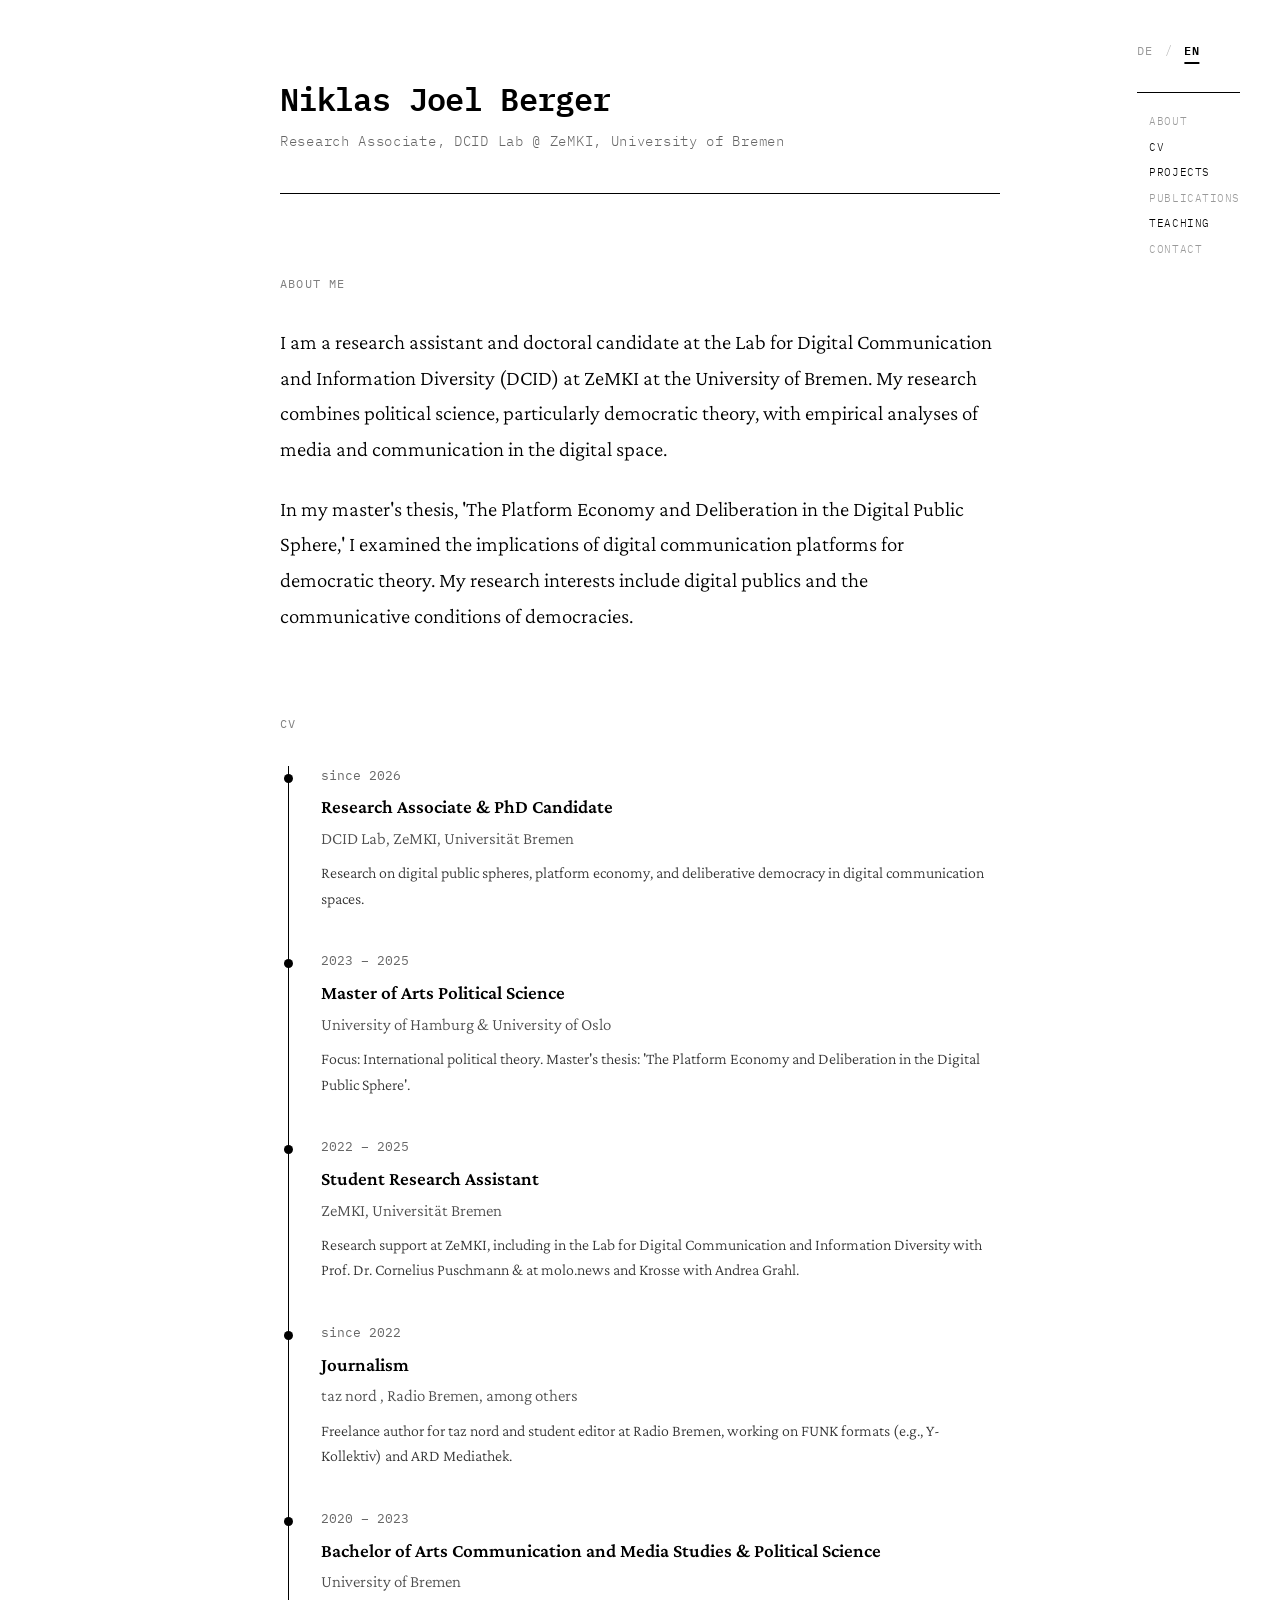
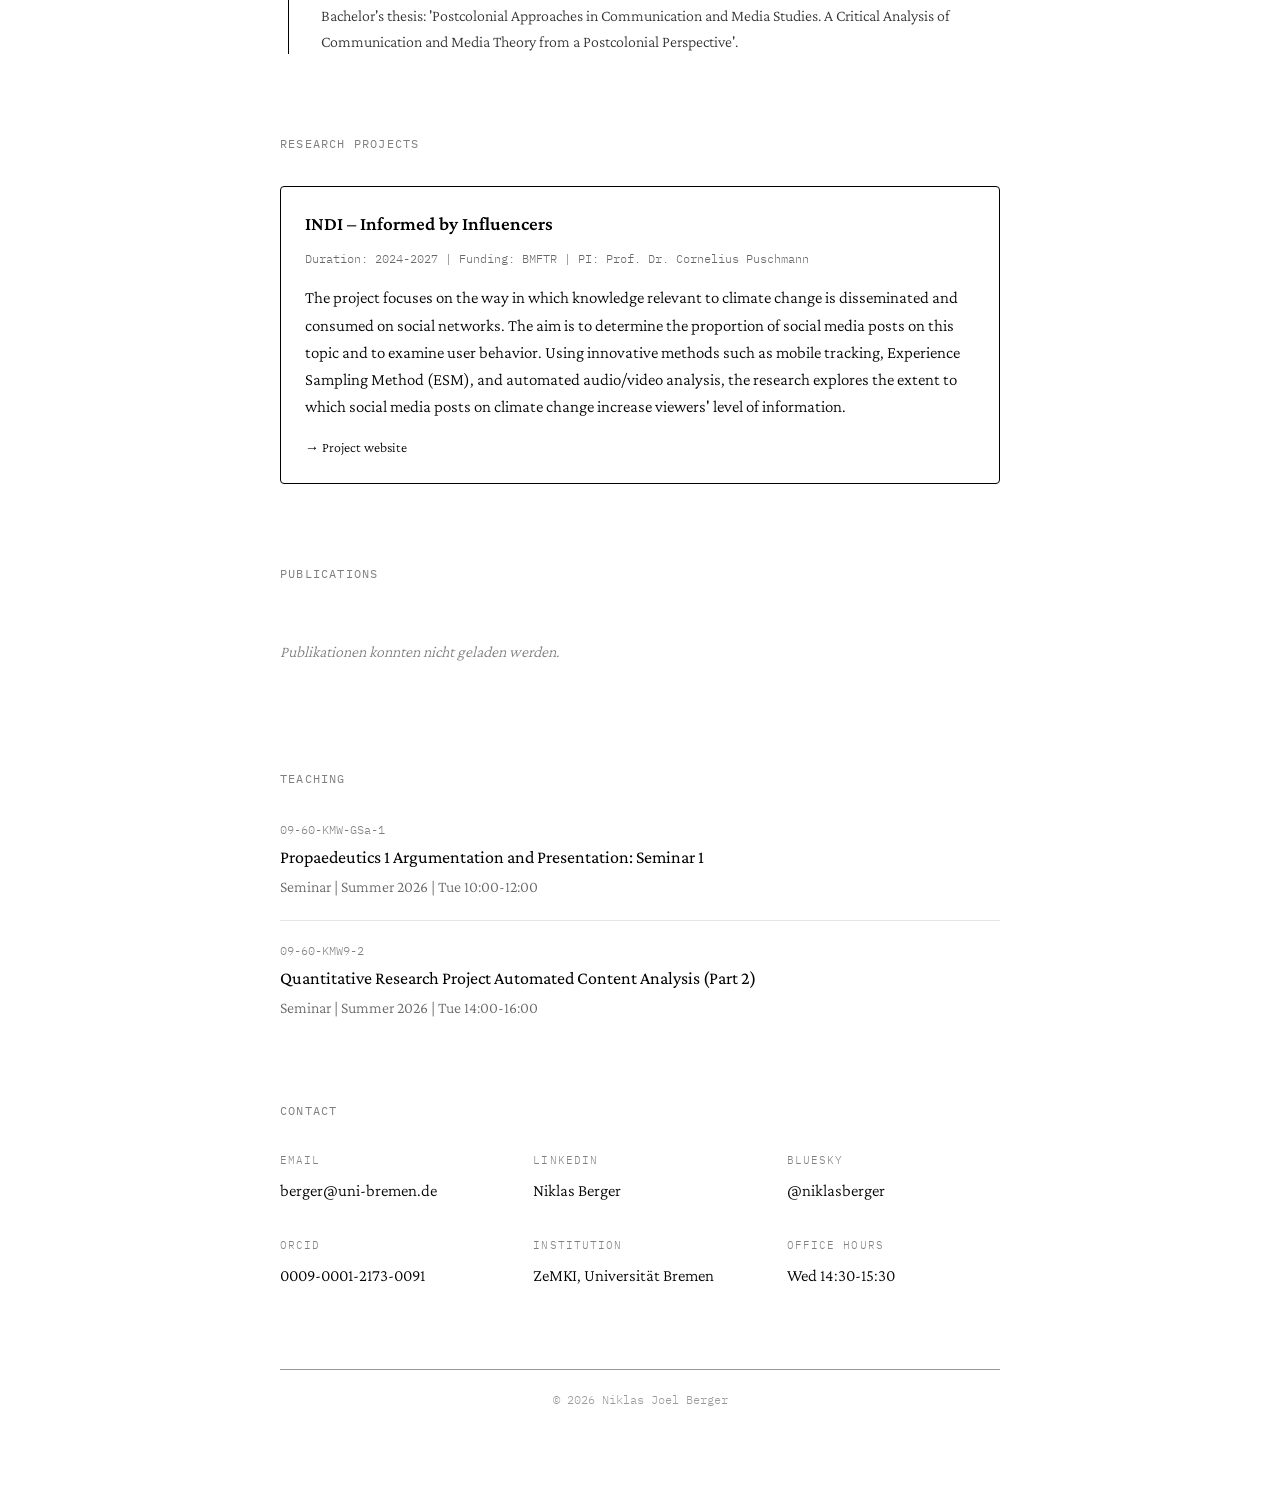
==== index.html @ 1ad55701 "Full website Added content and information details" ====
<!DOCTYPE html>
<html lang="de">
<head>
<meta charset="UTF-8">
<meta name="viewport" content="width=device-width, initial-scale=1.0">
<title>Niklas Joel Berger – Wissenschaftlicher Mitarbeiter & Doktorand</title>
<link rel="icon" type="image/svg+xml" href="favicon.svg">
<link rel="icon" type="image/png" sizes="32x32" href="favicon-32x32.png">
<link rel="icon" type="image/png" sizes="16x16" href="favicon-16x16.png">
<link rel="apple-touch-icon" sizes="64x64" href="favicon-64x64.png">
<style>
/* Local Font Declarations */
@font-face {
font-family: 'IBM Plex Mono';
src: url('fonts/IBMPlexMono-Light.ttf') format('truetype');
font-weight: 300;
font-style: normal;
font-display: swap;
}

@font-face {
font-family: 'IBM Plex Mono';
src: url('fonts/IBMPlexMono-Regular.ttf') format('truetype');
font-weight: 400;
font-style: normal;
font-display: swap;
}

@font-face {
font-family: 'IBM Plex Mono';
src: url('fonts/IBMPlexMono-SemiBold.ttf') format('truetype');
font-weight: 600;
font-style: normal;
font-display: swap;
}

@font-face {
font-family: 'Crimson Pro';
src: url('fonts/CrimsonPro-Light.ttf') format('truetype');
font-weight: 300;
font-style: normal;
font-display: swap;
}

@font-face {
font-family: 'Crimson Pro';
src: url('fonts/CrimsonPro-Regular.ttf') format('truetype');
font-weight: 400;
font-style: normal;
font-display: swap;
}

@font-face {
font-family: 'Crimson Pro';
src: url('fonts/CrimsonPro-SemiBold.ttf') format('truetype');
font-weight: 600;
font-style: normal;
font-display: swap;
}

:root {
--bg: #ffffff;
--text: #000000;
--line: #000000;
--accent: #000000;
--divider-light: rgba(0, 0, 0, 0.1);
}

@media (prefers-color-scheme: dark) {
:root {
--bg: #1A1A1A;
--text: #E8E8E8;
--line: #404040;
--accent: #E8E8E8;
--divider-light: rgba(255, 255, 255, 0.1);
}
}

* {
margin: 0;
padding: 0;
box-sizing: border-box;
}

body {
background: var(--bg);
color: var(--text);
font-family: 'Crimson Pro', serif;
font-size: 18px;
line-height: 1.6;
font-weight: 300;
-webkit-font-smoothing: antialiased;
}

/* Monospace font for headers */
h1, h2, .subtitle, .timeline-year, .publication-year, .contact-label, footer, .language-switcher {
font-family: 'IBM Plex Mono', monospace;
}

.container {
max-width: 800px;
margin: 0 auto;
padding: 80px 40px;
opacity: 0;
animation: fadeIn 0.8s ease-out 0.2s forwards;
}

@keyframes fadeIn {
to {
opacity: 1;
}
}

.language-switcher {
position: fixed;
top: 40px;
right: 40px;
display: flex;
flex-direction: column;
gap: 12px;
font-family: 'IBM Plex Mono', monospace;
font-size: 12px;
letter-spacing: 0.05em;
opacity: 0;
animation: fadeIn 0.8s ease-out 0.3s forwards;
z-index: 100;
}

.language-buttons {
display: flex;
gap: 12px;
}

.language-switcher button {
background: none;
border: none;
color: var(--text);
cursor: pointer;
padding: 0;
font-family: inherit;
font-size: inherit;
letter-spacing: inherit;
opacity: 0.4;
transition: all 0.3s ease;
text-transform: uppercase;
position: relative;
}

.language-switcher button::after {
content: '';
position: absolute;
width: 0;
height: 2px;
bottom: -4px;
left: 50%;
transform: translateX(-50%);
background-color: var(--text);
transition: width 0.3s ease;
}

.language-switcher button:hover {
opacity: 0.7;
transform: translateY(-1px);
}

.language-switcher button.active {
opacity: 1;
font-weight: 600;
}

.language-switcher button.active::after {
width: 100%;
}

.language-switcher .separator {
opacity: 0.3;
}

/* Sticky Navigation */
.sticky-nav {
display: flex;
flex-direction: column;
gap: 8px;
margin-top: 20px;
padding-top: 20px;
border-top: 1px solid var(--line);
}

.sticky-nav a {
font-family: 'IBM Plex Mono', monospace;
font-size: 11px;
letter-spacing: 0.05em;
text-transform: uppercase;
color: var(--text);
text-decoration: none;
opacity: 0.4;
transition: all 0.3s ease;
position: relative;
padding-left: 12px;
}

.sticky-nav a::before {
content: '';
position: absolute;
left: 0;
top: 50%;
transform: translateY(-50%);
width: 0;
height: 2px;
background-color: var(--text);
transition: width 0.3s ease;
}

.sticky-nav a:hover {
opacity: 0.7;
transform: translateX(4px);
}

.sticky-nav a:hover::before {
width: 6px;
}

.sticky-nav a.active {
opacity: 1;
font-size: 12px;
}

.sticky-nav a.active::before {
width: 8px;
}

header {
border-bottom: 1px solid var(--line);
padding-bottom: 40px;
margin-bottom: 80px;
animation: slideDown 0.6s ease-out 0.4s backwards;
}

/* Navigation removed from header - now in sticky sidebar */

@keyframes slideDown {
from {
transform: translateY(-20px);
opacity: 0;
}
}

h1 {
font-family: 'IBM Plex Mono', monospace;
font-size: 32px;
font-weight: 600;
letter-spacing: -0.02em;
margin-bottom: 12px;
line-height: 1.2;
}

.subtitle {
font-family: 'IBM Plex Mono', monospace;
font-size: 14px;
font-weight: 300;
letter-spacing: 0.05em;
opacity: 0.6;
}

.subtitle a {
    color: inherit; /* Erbt die Farbe vom Subtitle */
    text-decoration: none;
    position: relative;
    display: inline-block;
    transition: opacity 0.2s ease;
    opacity: 1; /* Links sollen gut sichtbar sein */
}

.subtitle a::after {
    content: '';
    position: absolute;
    width: 0;
    height: 1px; /* Die Linie ist 1px dick */
    bottom: -2px; /* Abstand zum Text */
    left: 0;
    background-color: var(--text); /* Nimmt die Textfarbe (Schwarz/Weiß) */
    transition: width 0.3s ease-out; /* Die Animation */
}

.subtitle a:hover::after {
    width: 100%;
}

section {
margin-bottom: 80px;
animation: slideUp 0.6s ease-out backwards;
}

section:nth-child(2) { animation-delay: 0.5s; }
section:nth-child(3) { animation-delay: 0.6s; }
section:nth-child(4) { animation-delay: 0.7s; }
section:nth-child(5) { animation-delay: 0.8s; }
section:nth-child(6) { animation-delay: 0.9s; }
section:nth-child(7) { animation-delay: 1.0s; }

@keyframes slideUp {
from {
transform: translateY(30px);
opacity: 0;
}
}

h2 {
font-family: 'IBM Plex Mono', monospace;
font-size: 12px;
font-weight: 400;
letter-spacing: 0.1em;
text-transform: uppercase;
margin-bottom: 32px;
opacity: 0.5;
}

.bio {
font-size: 21px;
line-height: 1.7;
margin-bottom: 24px;
}

.timeline {
border-left: 1px solid var(--line);
padding-left: 32px;
margin-left: 8px;
}

.timeline-item {
margin-bottom: 40px;
position: relative;
transition: transform 0.2s ease;
cursor: default;
transform-origin: left center;
}

.timeline-item:hover {
transform: scale(1.02);
}

.timeline-item::before {
content: '';
position: absolute;
left: -37px;
top: 8px;
width: 9px;
height: 9px;
background: var(--accent);
border-radius: 50%;
transition: transform 0.2s ease;
}

.timeline-item:hover::before {
transform: scale(1.2);
}

.timeline-year {
font-family: 'IBM Plex Mono', monospace;
font-size: 13px;
font-weight: 400;
margin-bottom: 8px;
opacity: 0.6;
}

.timeline-title {
font-weight: 600;
font-size: 19px;
margin-bottom: 4px;
line-height: 1.4;
}

.timeline-institution {
font-size: 17px;
opacity: 0.7;
margin-bottom: 8px;
}

.timeline-institution a {
color: inherit;
text-decoration: none;
position: relative;
display: inline-block;
}

.timeline-institution a::after {
content: '';
position: absolute;
width: 0;
height: 1px;
bottom: -2px;
left: 0;
background-color: var(--text);
transition: width 0.3s ease-out;
}

.timeline-institution a:hover::after {
width: 100%;
}

.timeline-description {
font-size: 16px;
opacity: 0.8;
line-height: 1.6;
}

.publications-list {
list-style: none;
}

.publication-authors {
font-size: 16px;
margin-bottom: 6px;
opacity: 0.7;
line-height: 1.5;
}

.contributor-role {
font-size: 13px;
font-style: italic;
opacity: 0.8;
}

.publication-title {
font-weight: 600;
font-size: 18px;
margin-bottom: 6px;
line-height: 1.4;
}

.publication-title a {
color: var(--text);
text-decoration: none;
position: relative;
display: inline-block;
}

.publication-title a::after {
content: '';
position: absolute;
width: 0;
height: 1px;
bottom: -2px;
left: 0;
background-color: var(--text);
transition: width 0.3s ease-out;
}

.publication-title a:hover::after {
width: 100%;
}

.publication-venue {
font-size: 15px;
font-style: italic;
opacity: 0.6;
}

.publication-year {
font-family: 'IBM Plex Mono', monospace;
font-size: 13px;
margin-top: 4px;
opacity: 0.5;
}

.publication-doi {
font-size: 14px;
margin-top: 6px;
}

.publication-doi a {
color: var(--text);
text-decoration: none;
border-bottom: 1px solid transparent;
transition: border-color 0.2s ease;
opacity: 0.6;
}

.publication-doi a:hover {
border-bottom-color: var(--text);
opacity: 1;
}

.publication-placeholder {
font-size: 16px;
opacity: 0.5;
font-style: italic;
padding: 24px 0;
}

.loading {
font-size: 16px;
opacity: 0.5;
font-style: italic;
padding: 24px 0;
animation: pulse 1.5s ease-in-out infinite;
}

@keyframes pulse {
0%, 100% { opacity: 0.5; }
50% { opacity: 0.3; }
}

.error-message {
font-size: 16px;
opacity: 0.6;
padding: 24px 0;
color: #666;
}

.contact-grid {
display: grid;
grid-template-columns: repeat(3, 1fr);
gap: 32px 40px;
}

.contact-item {
display: flex;
flex-direction: column;
gap: 8px;
}

.contact-label {
font-family: 'IBM Plex Mono', monospace;
font-size: 11px;
letter-spacing: 0.1em;
text-transform: uppercase;
opacity: 0.5;
}

.contact-value {
font-size: 17px;
}

.contact-value a {
color: var(--text);
text-decoration: none;
position: relative;
display: inline-block;
}

.contact-value a::after {
content: '';
position: absolute;
width: 0;
height: 1px;
bottom: -2px;
left: 0;
background-color: var(--text);
transition: width 0.3s ease-out;
}

.contact-value a:hover::after {
width: 100%;
}

/* Email spam protection - simple obfuscation */
.email-protected {
/* Email displays normally now */
}

footer {
margin-top: 60px;
padding-top: 20px;
border-top: 1px solid var(--line);
text-align: center;
opacity: 0.4;
font-family: 'IBM Plex Mono', monospace;
font-size: 12px;
}

@media (max-width: 768px) {
.container {
padding: 60px 24px;
}

.language-switcher {
top: 24px;
right: 24px;
}

.sticky-nav {
display: none;
}

h1 {
font-size: 26px;
}

.bio {
font-size: 19px;
}

section {
margin-bottom: 60px;
}

.timeline {
padding-left: 24px;
margin-left: 6px;
}

.timeline-item::before {
left: -29px;
}

.contact-grid {
grid-template-columns: repeat(2, 1fr);
gap: 24px;
}
}

@media (max-width: 1100px) {
.language-switcher {
position: absolute;
top: 24px;
right: 24px;
opacity: 0.8;
}

.sticky-nav {
display: none;
}

.container {
padding: 60px 24px;
}
}

/* Smooth scroll behavior */
html {
scroll-behavior: smooth;
}

/* Selection styling */
::selection {
background: var(--text);
color: var(--bg);
}

/* Reading Progress Bar */
.reading-progress {
position: fixed;
top: 0;
left: 0;
width: 0%;
height: 3px;
background: var(--text);
z-index: 1000;
transition: width 0.1s ease-out;
}

/* Reading Progress Bar */
.reading-progress {
position: fixed;
top: 0;
left: 0;
width: 0%;
height: 3px;
background: var(--text);
z-index: 1000;
transition: width 0.1s ease-out;
}

/* Publication items styling */
.publication-item {
margin-bottom: 16px;
padding-bottom: 0;
border-bottom: 1px solid transparent;
transition: border-color 0.3s ease, padding-bottom 0.3s ease, transform 0.2s ease;
transform-origin: left center;
cursor: default;
}

.publication-item:hover {
transform: scale(1.02);
}

.publication-item:last-child {
margin-bottom: 0;
}

.publication-item.expanded {
padding-bottom: 24px;
border-bottom-color: var(--divider-light);
}

.publication-item:last-child.expanded {
border-bottom-color: transparent;
}

.publication-header {
cursor: pointer;
user-select: none;
transition: opacity 0.2s ease;
}

.publication-header:hover {
opacity: 0.8;
}

.publication-title {
font-size: 18px;
font-weight: 500;
margin-bottom: 8px;
display: flex;
align-items: center;
gap: 12px;
}

.expand-icon {
flex-shrink: 0;
width: 20px;
height: 20px;
display: inline-flex;
align-items: center;
justify-content: center;
font-size: 14px;
opacity: 0.5;
transition: transform 0.3s ease, opacity 0.3s ease;
}

.publication-header:hover .expand-icon {
opacity: 1;
}

.publication-item.expanded .expand-icon {
transform: rotate(90deg);
}

.publication-meta {
font-size: 15px;
opacity: 0.6;
margin-bottom: 4px;
}

.publication-details {
max-height: 0;
overflow: hidden;
transition: max-height 0.4s ease, opacity 0.3s ease;
opacity: 0;
margin-top: 0;
}

.publication-item.expanded .publication-details {
max-height: 2000px;
opacity: 1;
margin-top: 20px;
}

.detail-section {
margin-bottom: 20px;
}

.detail-section:last-child {
margin-bottom: 0;
}

.detail-label {
font-family: 'IBM Plex Mono', monospace;
font-size: 11px;
letter-spacing: 0.1em;
text-transform: uppercase;
opacity: 0.5;
margin-bottom: 8px;
}

.detail-content {
font-size: 17px;
line-height: 1.6;
}

.supervisors {
display: flex;
flex-direction: column;
gap: 8px;
}

.supervisor {
font-size: 17px;
}

/* Project cards */
.project-card {
border: 1px solid var(--line);
padding: 24px;
margin-bottom: 24px;
border-radius: 4px;
transition: transform 0.2s ease, border-color 0.2s ease;
transform-origin: left center;
cursor: default;
}

.project-card:hover {
transform: scale(1.02);
border-color: var(--text);
}

.project-card:last-child {
margin-bottom: 0;
}

.project-title {
font-size: 19px;
font-weight: 600;
margin-bottom: 12px;
line-height: 1.4;
}

.project-meta {
font-family: 'IBM Plex Mono', monospace;
font-size: 12px;
opacity: 0.6;
margin-bottom: 16px;
}

.project-description {
font-size: 17px;
line-height: 1.6;
margin-bottom: 16px;
}

.project-link {
font-size: 14px;
}

.project-link a {
color: var(--text);
text-decoration: none;
position: relative;
display: inline-block;
}

.project-link a::after {
content: '';
position: absolute;
width: 0;
height: 1px;
bottom: -2px;
left: 0;
background-color: var(--text);
transition: width 0.3s ease-out;
}

.project-link a:hover::after {
width: 100%;
}

/* Teaching section */
.teaching-item {
margin-bottom: 20px;
padding-bottom: 20px;
border-bottom: 1px solid var(--divider-light);
transition: transform 0.2s ease;
transform-origin: left center;
cursor: default;
}

.teaching-item:hover {
transform: scale(1.02);
}

.teaching-item:last-child {
border-bottom: none;
margin-bottom: 0;
padding-bottom: 0;
}

.teaching-code {
font-family: 'IBM Plex Mono', monospace;
font-size: 12px;
opacity: 0.5;
margin-bottom: 6px;
}

.teaching-title {
font-size: 18px;
font-weight: 500;
margin-bottom: 4px;
line-height: 1.4;
}

.teaching-meta {
font-size: 16px;
opacity: 0.6;
}

/* Social links */
.social-links {
display: flex;
gap: 16px;
margin-top: 8px;
}

.social-links a {
color: var(--text);
text-decoration: none;
font-size: 14px;
opacity: 0.6;
transition: opacity 0.2s ease;
border-bottom: 1px solid transparent;
}

.social-links a:hover {
opacity: 1;
border-bottom-color: var(--text);
}

/* BibTeX button */
.bibtex-button {
display: inline-block;
margin-top: 8px;
padding: 6px 12px;
font-family: 'IBM Plex Mono', monospace;
font-size: 11px;
letter-spacing: 0.05em;
text-transform: uppercase;
border: 1px solid var(--line);
background: transparent;
color: var(--text);
cursor: pointer;
transition: all 0.3s ease;
position: relative;
overflow: hidden;
}

.bibtex-button::before {
content: '';
position: absolute;
top: 50%;
left: 50%;
width: 0;
height: 0;
border-radius: 50%;
background: rgba(0, 0, 0, 0.1);
transform: translate(-50%, -50%);
transition: width 0.6s ease, height 0.6s ease, opacity 0.6s ease;
opacity: 0;
}

.bibtex-button:hover::before {
width: 300px;
height: 300px;
opacity: 1;
}

.bibtex-button:hover {
border-color: var(--text);
transform: translateY(-2px);
box-shadow: 0 4px 12px rgba(0, 0, 0, 0.1);
}

.bibtex-button:active {
transform: translateY(0);
box-shadow: 0 2px 4px rgba(0, 0, 0, 0.1);
}
</style>
</head>
<body>
<div class="reading-progress" id="reading-progress"></div>
<div class="language-switcher">
<div class="language-buttons">
<button onclick="setLanguage('de')" id="lang-de" class="active">DE</button>
<span class="separator">/</span>
<button onclick="setLanguage('en')" id="lang-en">EN</button>
</div>
<nav class="sticky-nav">
<a href="#about" data-lang-de="Über mich" data-lang-en="About">Über mich</a>
<a href="#werdegang" data-lang-de="Vita" data-lang-en="CV">Vita</a>
<a href="#projekte" data-lang-de="Projekte" data-lang-en="Projects">Projekte</a>
<a href="#publikationen" data-lang-de="Publikationen" data-lang-en="Publications">Publikationen</a>
<a href="#lehre" data-lang-de="Lehre" data-lang-en="Teaching">Lehre</a>
<a href="#kontakt" data-lang-de="Kontakt" data-lang-en="Contact">Kontakt</a>
</nav>
</div>
<div class="container">
<header>
    <h1>Niklas Joel Berger</h1>
    <div class="subtitle">
        <a href="https://zemki.uni-bremen.de/person/niklasberger/"
           data-href-de="https://zemki.uni-bremen.de/person/niklasberger/"
           data-href-en="https://zemki.uni-bremen.de/en/person/niklasberger/"
           data-lang-de="Wissenschaftlicher Mitarbeiter"
           data-lang-en="Research Associate"
           target="_blank" rel="noopener">Wissenschaftlicher Mitarbeiter</a>,

        <a href="https://zemki.uni-bremen.de/lab-digitale-kommunikation-und-informationsvielfalt/lab-digitale-kommunikation-und-informationsvielfalt/"
           data-href-de="https://zemki.uni-bremen.de/lab-digitale-kommunikation-und-informationsvielfalt/lab-digitale-kommunikation-und-informationsvielfalt/"
           data-href-en="https://zemki.uni-bremen.de/en/lab-digitale-kommunikation-und-informationsvielfalt/lab-digital-communication-and-information-diversity/"
           target="_blank" rel="noopener">DCID Lab</a>

        @

        <a href="https://zemki.uni-bremen.de/"
           data-href-de="https://zemki.uni-bremen.de/"
           data-href-en="https://zemki.uni-bremen.de/en/"
           target="_blank" rel="noopener">ZeMKI</a>,

        <a href="https://www.uni-bremen.de/"
           data-href-de="https://www.uni-bremen.de/"
           data-href-en="https://www.uni-bremen.de/en/"
           data-lang-de="Universität Bremen"
           data-lang-en="University of Bremen"
           target="_blank" rel="noopener">Universität Bremen</a>
    </div>
</header>

<section id="about">
<h2 data-lang-de="Über mich" data-lang-en="About me">Über mich</h2>
<div class="bio" data-lang-de="Ich bin wissenschaftlicher Mitarbeiter und Doktorand am Lab für Digitale Kommunikation und Informationsvielfalt (DCID) des ZeMKI an der Universität Bremen. Meine Forschung verbindet Politikwissenschaft und insbesondere Demokratietheorie mit empirischen Analysen von Medien und Kommunikation im digitalen Raum." data-lang-en="I am a research assistant and doctoral candidate at the Lab for Digital Communication and Information Diversity (DCID) at ZeMKI at the University of Bremen. My research combines political science, particularly democratic theory, with empirical analyses of media and communication in the digital space.">
Ich bin wissenschaftlicher Mitarbeiter und Doktorand am Lab für Digitale Kommunikation und Informationsvielfalt (DCID) des ZeMKI an der Universität Bremen. Meine Forschung verbindet Politikwissenschaft und insbesondere Demokratietheorie mit empirischen Analysen von Medien und Kommunikation im digitalen Raum.
    </div>
<div class="bio" data-lang-de="In meiner Masterarbeit 'The Platform Economy and Deliberation in the Digital Public Sphere' habe ich mich mit den demokratietheoretischen Implikationen digitaler Kommunikationsplattformen beschäftigt. Meine Forschungsinteressen umfassen digitale Öffentlichkeiten und die kommunikativen Bedingungen von Demokratien." data-lang-en="In my master's thesis, 'The Platform Economy and Deliberation in the Digital Public Sphere,' I examined the implications of digital communication platforms for democratic theory. My research interests include digital publics and the communicative conditions of democracies.">
In meiner Masterarbeit 'The Platform Economy and Deliberation in the Digital Public Sphere' habe ich mich mit den demokratietheoretischen Implikationen digitaler Kommunikationsplattformen beschäftigt. Meine Forschungsinteressen umfassen digitale Öffentlichkeiten und die kommunikativen Bedingungen von Demokratien.
    </div>
</section>

<section id="werdegang">
<h2 data-lang-de="Vita" data-lang-en="CV">Vita</h2>
<div class="timeline">
<div class="timeline-item">
<div class="timeline-year" data-lang-de="seit 2026" data-lang-en="since 2026">seit 2026</div>
<div class="timeline-title" data-lang-de="Wissenschaftlicher Mitarbeiter & Doktorand" data-lang-en="Research Associate & PhD Candidate">Wissenschaftlicher Mitarbeiter & Doktorand</div>
<div class="timeline-institution"><a href="https://zemki.uni-bremen.de/person/niklasberger/"
   data-href-de="https://zemki.uni-bremen.de/person/niklasberger/"
   data-href-en="https://zemki.uni-bremen.de/en/person/niklasberger/"
   target="_blank" rel="noopener">DCID Lab, ZeMKI, Universität Bremen</a></div>
<div class="timeline-description" data-lang-de="Forschung zu digitalen Öffentlichkeiten, Plattformökonomie und deliberativer Demokratie in digitalen Kommunikationsräumen." data-lang-en="Research on digital public spheres, platform economy, and deliberative democracy in digital communication spaces.">
Forschung zu digitalen Öffentlichkeiten, Plattformökonomie und deliberativer Demokratie in digitalen Kommunikationsräumen.
</div>
</div>

<div class="timeline-item">
<div class="timeline-year">2023 – 2025</div>
<div class="timeline-title" data-lang-de="Master of Arts Politikwissenschaft" data-lang-en="Master of Arts Political Science">Master of Arts Politikwissenschaft</div>
<div class="timeline-institution" data-lang-de="Universität Hamburg & Universität Oslo" data-lang-en="University of Hamburg & University of Oslo">Universität Hamburg & Universität Oslo</div>
<div class="timeline-description" data-lang-de="Schwerpunkt: Internationale politische Theorie. Masterarbeit: 'The Platform Economy and Deliberation in the Digital Public Sphere'." data-lang-en="Focus: International political theory. Master's thesis: 'The Platform Economy and Deliberation in the Digital Public Sphere'.">
Schwerpunkt: Internationale politische Theorie. Masterarbeit: "The Platform Economy and Deliberation in the Digital Public Sphere".
</div>
</div>

<div class="timeline-item">
<div class="timeline-year">2022 – 2025</div>
<div class="timeline-title" data-lang-de="Studentische Hilfskraft" data-lang-en="Student Research Assistant">Studentische Hilfskraft</div>
<div class="timeline-institution">ZeMKI, Universität Bremen</div>
<div class="timeline-description" data-lang-de="Forschungsunterstützung am ZeMKI, u.a. im Lab für Digitale Kommunikation und Informationsvielfalt bei Prof. Dr. Cornelius Puschmann & bei molo.news und Krosse bei Andrea Grahl." data-lang-en="Research support at ZeMKI, including in the Lab for Digital Communication and Information Diversity with Prof. Dr. Cornelius Puschmann & at molo.news and Krosse with Andrea Grahl.">
Forschungsunterstützung am ZeMKI, u.a. im Lab für Digitale Kommunikation und Informationsvielfalt bei Prof. Dr. Cornelius Puschmann & bei molo.news und Krosse bei Andrea Grahl.
    </div>
</div>

<div class="timeline-item">
<div class="timeline-year" data-lang-de="seit 2022" data-lang-en="since 2022">seit 2022</div>
<div class="timeline-title" data-lang-de="Journalistische Tätigkeit" data-lang-en="Journalism">Journalistische Tätigkeit</div>
<div class="timeline-institution">
<a href="https://taz.de/Niklas-Berger/!a68942/" target="_blank" rel="noopener">
<span data-lang-de="taz nord" data-lang-en="taz nord">taz nord</span>
</a>
<span data-lang-de=", Radio Bremen u.a." data-lang-en=", Radio Bremen, among others">, Radio Bremen u.a.</span>
</div>
<div class="timeline-description" data-lang-de="Freier Autor für taz nord sowie studentischer Redakteur bei Radio Bremen mit Mitarbeit an FUNK Formaten (u.a. Y-Kollektiv) und ARD Mediathek." data-lang-en="Freelance author for taz nord and student editor at Radio Bremen, working on FUNK formats (e.g., Y-Kollektiv) and ARD Mediathek.">
Freier Autor für taz nord sowie studentischer Redakteur bei Radio Bremen mit Mitarbeit an FUNK Formaten (u.a. Y-Kollektiv) und ARD Mediathek.
</div>
</div>

<div class="timeline-item">
<div class="timeline-year">2020 – 2023</div>
<div class="timeline-title" data-lang-de="Bachelor of Arts Kommunikations- und Medienwissenschaften & Politikwissenschaft" data-lang-en="Bachelor of Arts Communication and Media Studies & Political Science">Bachelor of Arts Kommunikations- und Medienwissenschaften & Politikwissenschaft</div>
<div class="timeline-institution" data-lang-de="Universität Bremen" data-lang-en="University of Bremen">Universität Bremen</div>
<div class="timeline-description" data-lang-de="Bachelorarbeit: 'Postkoloniale Ansätze in der Kommunikations- und Medienwissenschaft. Eine kritische Analyse kommunikations- und medienwissenschaftlicher Theorie aus postkolonialer Perspektive'." data-lang-en="Bachelor's thesis: 'Postcolonial Approaches in Communication and Media Studies. A Critical Analysis of Communication and Media Theory from a Postcolonial Perspective'.">
Bachelorarbeit: "Postkoloniale Ansätze in der Kommunikations- und Medienwissenschaft. Eine kritische Analyse kommunikations- und medienwissenschaftlicher Theorie aus postkolonialer Perspektive".
</div>
</div>
</div>
</section>

<section id="projekte">
<h2 data-lang-de="Forschungsprojekte" data-lang-en="Research Projects">Forschungsprojekte</h2>

<div class="project-card">
<div class="project-title" data-lang-de="INDI – Informiert durch Influencer" data-lang-en="INDI – Informed by Influencers">INDI – Informiert durch Influencer</div>
<div class="project-meta" data-lang-de="Laufzeit: 2024-2027 | Förderung: BMFTR | Leitung: Prof. Dr. Cornelius Puschmann" data-lang-en="Duration: 2024-2027 | Funding: BMFTR | PI: Prof. Dr. Cornelius Puschmann">Laufzeit: 2024-2027 | Förderung: BMFTR | Leitung: Prof. Dr. Cornelius Puschmann</div>
<div class="project-description" data-lang-de="Das Projekt untersucht, wie klimawandelrelevantes Wissen auf sozialen Netzwerken verbreitet und konsumiert wird. Ziel ist es, den Anteil von Social-Media-Beiträgen zu diesem Thema zu bestimmen sowie das Verhalten der Nutzer*innen zu untersuchen. Mittels innovativer Methoden wie mobilem Tracking, Experience Sampling und automatisierter Audio-/Videoanalyse wird erforscht, inwieweit Social-Media-Beiträge zum Klimawandel die Informiertheit der Betrachter*innen erhöhen." data-lang-en="The project focuses on the way in which knowledge relevant to climate change is disseminated and consumed on social networks. The aim is to determine the proportion of social media posts on this topic and to examine user behavior. Using innovative methods such as mobile tracking, Experience Sampling Method (ESM), and automated audio/video analysis, the research explores the extent to which social media posts on climate change increase viewers' level of information.">
Das Projekt untersucht, wie klimawandelrelevantes Wissen auf sozialen Netzwerken verbreitet und konsumiert wird. Ziel ist es, den Anteil von Social-Media-Beiträgen zu diesem Thema zu bestimmen sowie das Verhalten der Nutzer*innen zu untersuchen. Mittels innovativer Methoden wie mobilem Tracking, Experience Sampling und automatisierter Audio-/Videoanalyse wird erforscht, inwieweit Social-Media-Beiträge zum Klimawandel die Informiertheit der Betrachter*innen erhöhen.
</div>
<div class="project-link">
<a href="https://zemki.uni-bremen.de/forschungsprojekt/indi/" id="project-link-indi" target="_blank" rel="noopener" data-lang-de="→ Zur Projektseite" data-lang-en="→ Project website">→ Zur Projektseite</a>
</div>
</div>
</section>

<section id="publikationen">
<h2 data-lang-de="Publikationen" data-lang-en="Publications">Publikationen</h2>
<div class="publications-list" id="publications-container">
<div class="loading" data-lang-de="Publikationen werden geladen..." data-lang-en="Loading publications...">Publikationen werden geladen...</div>
</div>
</section>

<section id="lehre">
<h2 data-lang-de="Lehre" data-lang-en="Teaching">Lehre</h2>

<div class="teaching-item">
<div class="teaching-code">09-60-KMW-GSa-1</div>
<div class="teaching-title" data-lang-de="Propädeutik 1 Argumentieren und Präsentieren: Seminar 1" data-lang-en="Propaedeutics 1 Argumentation and Presentation: Seminar 1">Propädeutik 1 Argumentieren und Präsentieren: Seminar 1</div>
<div class="teaching-meta" data-lang-de="Seminar | SoSe 2026 | Di 10:00-12:00" data-lang-en="Seminar | Summer 2026 | Tue 10:00-12:00">Seminar | SoSe 2026 | Di 10:00-12:00</div>
</div>

<div class="teaching-item">
<div class="teaching-code">09-60-KMW9-2</div>
<div class="teaching-title" data-lang-de="Quantitatives Forschungsprojekt Automatisierte Inhaltsanalyse (Teil 2)" data-lang-en="Quantitative Research Project Automated Content Analysis (Part 2)">Quantitatives Forschungsprojekt Automatisierte Inhaltsanalyse (Teil 2)</div>
<div class="teaching-meta" data-lang-de="Seminar | SoSe 2026 | Di 14:00-16:00" data-lang-en="Seminar | Summer 2026 | Tue 14:00-16:00">Seminar | SoSe 2026 | Di 14:00-16:00</div>
</div>
</section>

<section id="kontakt">
<h2 data-lang-de="Kontakt" data-lang-en="Contact">Kontakt</h2>
<div class="contact-grid">
<div class="contact-item">
<div class="contact-label" data-lang-de="E-Mail" data-lang-en="Email">E-Mail</div>
<div class="contact-value">
<a href="#" id="email-link">
<span id="email-display"></span>
</a>
</div>
</div>
<div class="contact-item">
<div class="contact-label">LinkedIn</div>
<div class="contact-value">
<a href="https://www.linkedin.com/in/niklas-berger-1b65531b3/" target="_blank" rel="noopener">Niklas Berger</a>
</div>
</div>
<div class="contact-item">
<div class="contact-label">Bluesky</div>
<div class="contact-value">
<a href="https://bsky.app/profile/niklasberger.bsky.social" target="_blank" rel="noopener">@niklasberger</a>
</div>
</div>
<div class="contact-item">
<div class="contact-label">ORCID</div>
<div class="contact-value">
<a href="https://orcid.org/0009-0001-2173-0091" target="_blank" rel="noopener" id="orcid-link">0009-0001-2173-0091</a>
</div>
</div>
<div class="contact-item">
<div class="contact-label" data-lang-de="Institution" data-lang-en="Institution">Institution</div>
<div class="contact-value">
<a href="https://zemki.uni-bremen.de/person/niklasberger/"
   data-href-de="https://zemki.uni-bremen.de/person/niklasberger/"
   data-href-en="https://zemki.uni-bremen.de/en/person/niklasberger/"
   target="_blank" rel="noopener">ZeMKI, Universität Bremen</a>
</div>
</div>
<div class="contact-item">
<div class="contact-label" data-lang-de="Sprechstunde" data-lang-en="Office Hours">Sprechstunde</div>
<div class="contact-value">
<a href="https://cal.com/niklasberger/sprechstunde" target="_blank" rel="noopener" data-lang-de="Mi 14:30-15:30" data-lang-en="Wed 14:30-15:30">Mi 14:30-15:30</a>
</div>
</div>
</div>
</section>

<footer>
© <span id="current-year"></span> Niklas Joel Berger
</footer>
</div>

<script>
// Language Management
let currentLang = 'de';

function setLanguage(lang) {
    currentLang = lang;

    document.getElementById('lang-de').classList.toggle('active', lang === 'de');
    document.getElementById('lang-en').classList.toggle('active', lang === 'en');

    const elements = document.querySelectorAll('[data-lang-de], [data-lang-en]');
    elements.forEach(el => {
        const text = el.getAttribute(`data-lang-${lang}`);
        if (text) {
            el.textContent = text;
        }
    });

    const linkElements = document.querySelectorAll('[data-href-de], [data-href-en]');
    linkElements.forEach(el => {
        const url = el.getAttribute(`data-href-${lang}`);
        if (url) {
            el.href = url;
        }
    });

    document.title = lang === 'de'
        ? 'Niklas Joel Berger – Wissenschaftlicher Mitarbeiter & Doktorand'
        : 'Niklas Joel Berger – Research Associate & PhD Candidate';

    const projectLink = document.getElementById('project-link-indi');
    if (projectLink) {
        projectLink.href = lang === 'de'
            ? 'https://zemki.uni-bremen.de/forschungsprojekt/indi/'
            : 'https://zemki.uni-bremen.de/en/forschungsprojekt/indi-en/';
    }

    localStorage.setItem('preferredLanguage', lang);
}

// Load saved language preference on page load
document.addEventListener('DOMContentLoaded', () => {
const savedLang = localStorage.getItem('preferredLanguage');

// If no saved preference, detect browser language
if (savedLang) {
if (savedLang !== 'de') {
setLanguage(savedLang);
}
} else {
// Check browser language - use English for non-German browsers
const browserLang = navigator.language || navigator.userLanguage;
if (!browserLang.startsWith('de')) {
setLanguage('en');
}
}

// Initialize email protection
initEmailProtection();

// Load publications from ORCID
loadAllPublications();

// Set current year in footer
document.getElementById('current-year').textContent = new Date().getFullYear();

// Scroll spy for navigation
const sections = document.querySelectorAll('section[id]');
const navLinks = document.querySelectorAll('.sticky-nav a');

function highlightNav() {
let currentSection = '';

sections.forEach(section => {
const sectionTop = section.offsetTop;
const sectionHeight = section.clientHeight;
if (window.pageYOffset >= sectionTop - 200) {
currentSection = section.getAttribute('id');
}
});

navLinks.forEach(link => {
link.classList.remove('active');
if (link.getAttribute('href') === `#${currentSection}`) {
link.classList.add('active');
}
});
}

// Reading progress bar
function updateReadingProgress() {
const winScroll = document.body.scrollTop || document.documentElement.scrollTop;
const height = document.documentElement.scrollHeight - document.documentElement.clientHeight;
const scrolled = (winScroll / height) * 100;
document.getElementById('reading-progress').style.width = scrolled + '%';
}

window.addEventListener('scroll', () => {
highlightNav();
updateReadingProgress();
});

highlightNav(); // Initial call
updateReadingProgress(); // Initial call
});

// Email Spam Protection - Simple obfuscation
function initEmailProtection() {
// Email address components (obfuscated in source)
const user = 'berger';
const domain = 'uni-bremen.de';

const email = user + '@' + domain;
const emailLink = document.getElementById('email-link');
const emailDisplay = document.getElementById('email-display');

// Set mailto link
emailLink.href = 'mailto:' + email;

// Display email normally (obfuscation happens in JS, not display)
emailDisplay.textContent = email;
}

// ORCID ID
const ORCID_ID = '0009-0001-2173-0091';

// Aktualisiere den ORCID Link
document.getElementById('orcid-link').href = `https://orcid.org/${ORCID_ID}`;
document.getElementById('orcid-link').textContent = ORCID_ID;

// Load publications from ORCID
async function loadAllPublications() {
const container = document.getElementById('publications-container');
let publications = [];

try {
// Fetch work summaries from ORCID Public API
const response = await fetch(`https://pub.orcid.org/v3.0/${ORCID_ID}/works`, {
headers: {
'Accept': 'application/json'
}
});

if (response.ok) {
const data = await response.json();

// Check if there are publications
if (data.group && data.group.length > 0) {
// Fetch detailed info for each work to get contributors
const workPromises = data.group.map(async (workGroup) => {
const workSummary = workGroup['work-summary'][0];
const putCode = workSummary['put-code'];

// Fetch full work details including contributors
try {
const detailResponse = await fetch(`https://pub.orcid.org/v3.0/${ORCID_ID}/work/${putCode}`, {
headers: {
'Accept': 'application/json'
}
});

if (detailResponse.ok) {
const workDetail = await detailResponse.json();

const title = workDetail.title?.title?.value || 'Untitled';
const year = workDetail['publication-date']?.year?.value || 0;
const journal = workDetail['journal-title']?.value || '';

// Extract DOI if available
let doi = '';
if (workDetail['external-ids']?.['external-id']) {
const doiEntry = workDetail['external-ids']['external-id'].find(id => id['external-id-type'] === 'doi');
if (doiEntry) {
doi = doiEntry['external-id-value'];
}
}

// Extract contributors with roles
let contributors = [];
if (workDetail.contributors?.contributor) {
contributors = workDetail.contributors.contributor.map(c => {
const name = c['credit-name']?.value || '';
let role = c['contributor-attributes']?.['contributor-role'] || '';
// Extract role name from URL if it's a URL
if (role.includes('/')) {
role = role.split('/').filter(p => p).pop() || '';
}
return { name, role };
}).filter(c => c.name);
}

return {
title: title,
year: parseInt(year) || 0,
venue: journal,
doi: doi,
contributors: contributors,
putCode: putCode
};
}
} catch (err) {
console.log('Error fetching work details:', err);
}

// Fallback to summary data if detail fetch fails
return {
title: workSummary.title?.title?.value || 'Untitled',
year: parseInt(workSummary['publication-date']?.year?.value) || 0,
venue: workSummary['journal-title']?.value || '',
doi: '',
contributors: [],
putCode: putCode
};
});

publications = await Promise.all(workPromises);
}
}
} catch (error) {
console.log('ORCID API not available:', error);
container.innerHTML = '<div class="publication-placeholder" data-lang-de="Publikationen konnten nicht geladen werden." data-lang-en="Could not load publications.">Publikationen konnten nicht geladen werden.</div>';
return;
}

// Sort by year (newest first)
publications.sort((a, b) => b.year - a.year);

// Render publications
if (publications.length === 0) {
container.innerHTML = '<div class="publication-placeholder" data-lang-de="Keine Publikationen gefunden." data-lang-en="No publications found.">Keine Publikationen gefunden.</div>';
} else {
let html = '';
publications.forEach(pub => {
// Format contributors with roles
let authorsHtml = '';
if (pub.contributors && pub.contributors.length > 0) {
const authorList = pub.contributors.map(c => {
if (c.role) {
// Format role nicely
const roleFormatted = c.role.replace(/-/g, ' ').replace(/\b\w/g, l => l.toUpperCase());
return `${c.name} <span class="contributor-role">(${roleFormatted})</span>`;
}
return c.name;
}).join(', ');
authorsHtml = `<div class="publication-authors">${authorList}</div>`;
}

const doiHtml = pub.doi ? `<div class="publication-doi"><a href="https://doi.org/${pub.doi}" target="_blank" rel="noopener">DOI: ${pub.doi}</a></div>` : '';
const orcidUrl = `https://orcid.org/${ORCID_ID}`;
const publicationUrl = pub.doi
  ? `https://doi.org/${pub.doi}`
  : `https://orcid.org/${ORCID_ID}`;

html += `
<div class="publication-item">
  ${authorsHtml}
  <div class="publication-title">
    <a href="${publicationUrl}" target="_blank" rel="noopener">
      ${pub.title}
    </a>
  </div>
  ${pub.venue ? `<div class="publication-venue">${pub.venue}</div>` : ''}
  ${pub.year ? `<div class="publication-year">${pub.year}</div>` : ''}
  ${doiHtml}
</div>
`;
});
container.innerHTML = html;
}
}
</script>
</body>
</html>
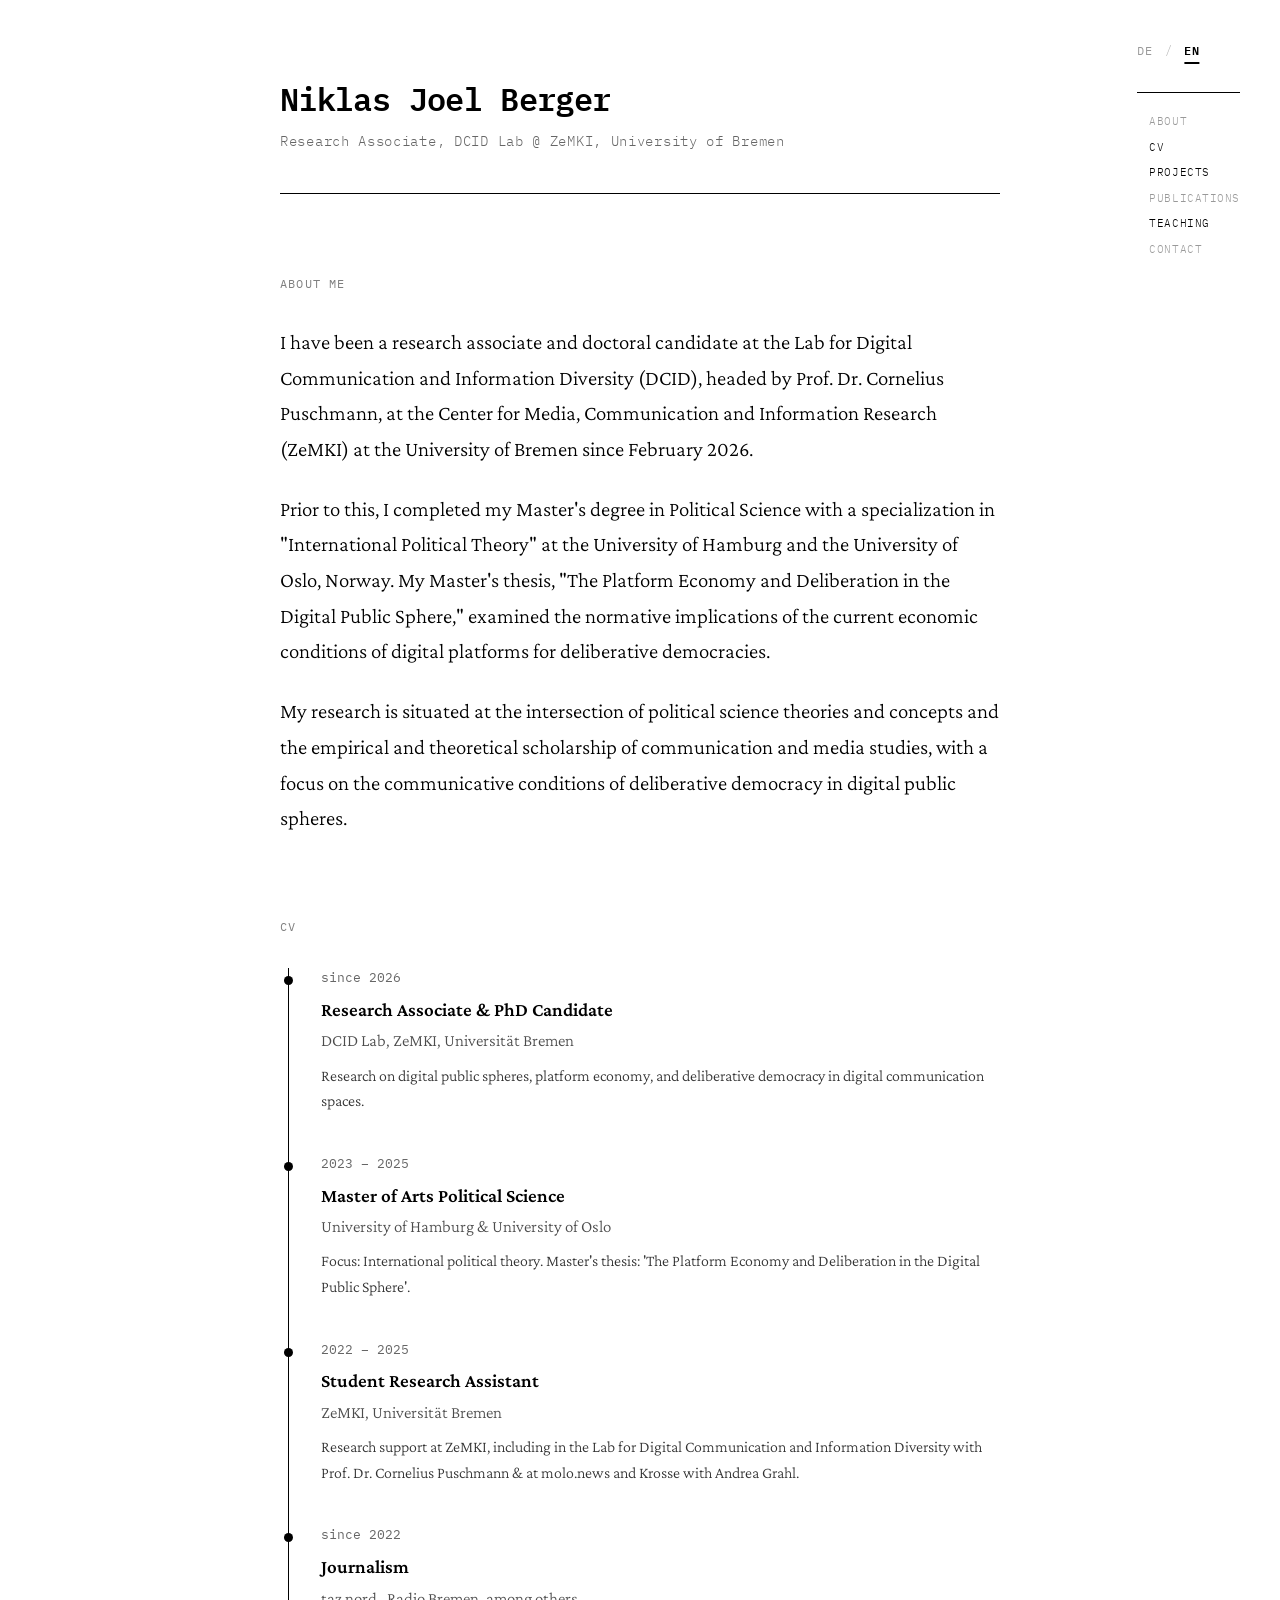
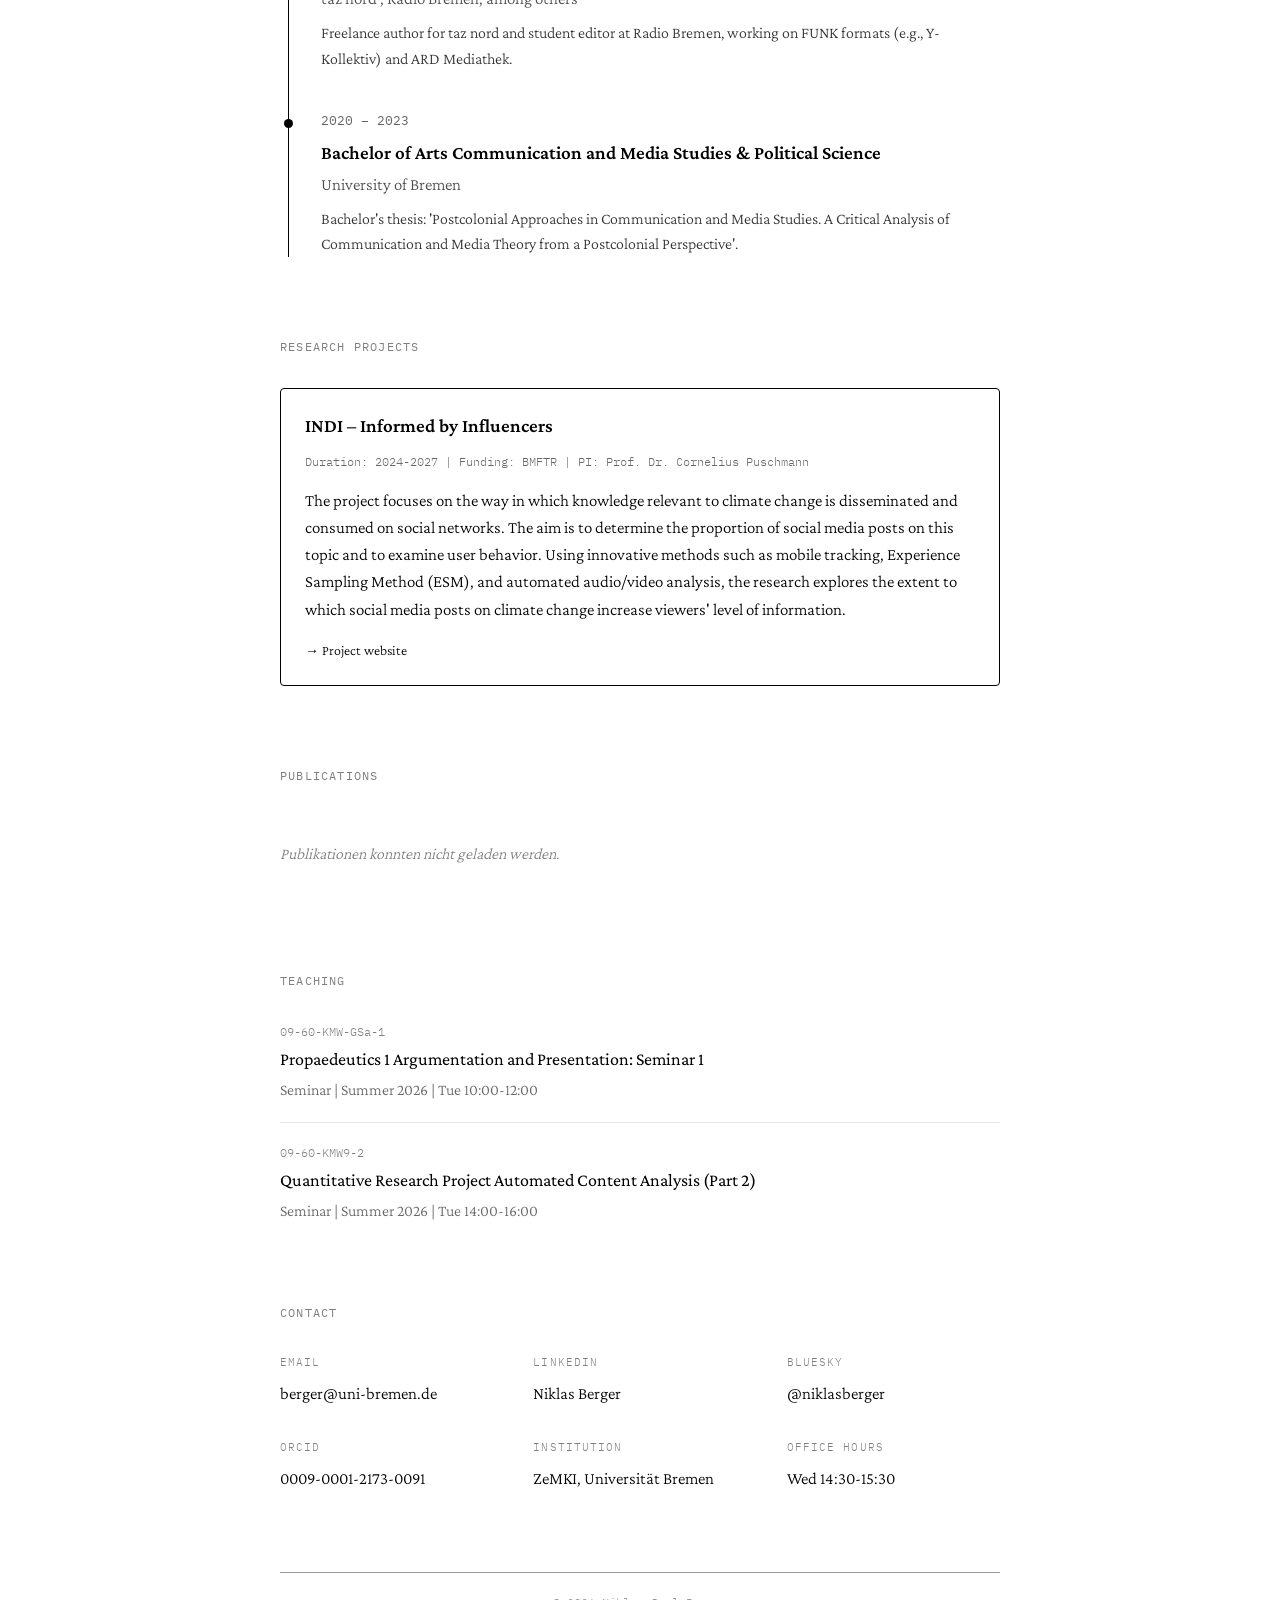
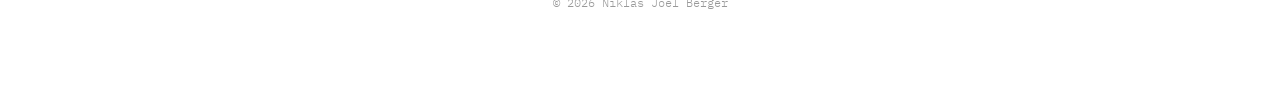
==== commit 99c81b9a: "added favicon and extended about me section" ====
--- a/index.html
+++ b/index.html
@@ -3,7 +3,7 @@
 <head>
 <meta charset="UTF-8">
 <meta name="viewport" content="width=device-width, initial-scale=1.0">
-<title>Niklas Joel Berger – Wissenschaftlicher Mitarbeiter & Doktorand</title>
+<title>Niklas Berger – Wissenschaftlicher Mitarbeiter</title>
 <link rel="icon" type="image/svg+xml" href="favicon.svg">
 <link rel="icon" type="image/png" sizes="32x32" href="favicon-32x32.png">
 <link rel="icon" type="image/png" sizes="16x16" href="favicon-16x16.png">
@@ -1007,11 +1007,14 @@
 
 <section id="about">
 <h2 data-lang-de="Über mich" data-lang-en="About me">Über mich</h2>
-<div class="bio" data-lang-de="Ich bin wissenschaftlicher Mitarbeiter und Doktorand am Lab für Digitale Kommunikation und Informationsvielfalt (DCID) des ZeMKI an der Universität Bremen. Meine Forschung verbindet Politikwissenschaft und insbesondere Demokratietheorie mit empirischen Analysen von Medien und Kommunikation im digitalen Raum." data-lang-en="I am a research assistant and doctoral candidate at the Lab for Digital Communication and Information Diversity (DCID) at ZeMKI at the University of Bremen. My research combines political science, particularly democratic theory, with empirical analyses of media and communication in the digital space.">
-Ich bin wissenschaftlicher Mitarbeiter und Doktorand am Lab für Digitale Kommunikation und Informationsvielfalt (DCID) des ZeMKI an der Universität Bremen. Meine Forschung verbindet Politikwissenschaft und insbesondere Demokratietheorie mit empirischen Analysen von Medien und Kommunikation im digitalen Raum.
+<div class="bio" data-lang-de="Ich bin seit Februar 2026 wissenschaftlicher Mitarbeiter und Doktorand im Lab für Digitale Kommunikation und Informationsvielfalt (DCID) unter der Leitung von Prof. Dr. Cornelius Puschmann am Zentrum für Medien-, Kommunikations- und Informationsforschung (ZeMKI) der Universität Bremen." data-lang-en="I have been a research associate and doctoral candidate at the Lab for Digital Communication and Information Diversity (DCID), headed by Prof. Dr. Cornelius Puschmann, at the Center for Media, Communication and Information Research (ZeMKI) at the University of Bremen since February 2026.">
+Ich bin seit Februar 2026 wissenschaftlicher Mitarbeiter und Doktorand im Lab für Digitale Kommunikation und Informationsvielfalt (DCID) unter der Leitung von Prof. Dr. Cornelius Puschmann am Zentrum für Medien-, Kommunikations- und Informationsforschung (ZeMKI) der Universität Bremen.
     </div>
-<div class="bio" data-lang-de="In meiner Masterarbeit 'The Platform Economy and Deliberation in the Digital Public Sphere' habe ich mich mit den demokratietheoretischen Implikationen digitaler Kommunikationsplattformen beschäftigt. Meine Forschungsinteressen umfassen digitale Öffentlichkeiten und die kommunikativen Bedingungen von Demokratien." data-lang-en="In my master's thesis, 'The Platform Economy and Deliberation in the Digital Public Sphere,' I examined the implications of digital communication platforms for democratic theory. My research interests include digital publics and the communicative conditions of democracies.">
-In meiner Masterarbeit 'The Platform Economy and Deliberation in the Digital Public Sphere' habe ich mich mit den demokratietheoretischen Implikationen digitaler Kommunikationsplattformen beschäftigt. Meine Forschungsinteressen umfassen digitale Öffentlichkeiten und die kommunikativen Bedingungen von Demokratien.
+<div class="bio" data-lang-de="Zuvor absolvierte ich mein Masterstudium in Politikwissenschaft mit dem Schwerpunkt „Internationale Politische Theorie" an der Universität Hamburg und der Universität Oslo in Norwegen. In meiner Masterarbeit „The Platform Economy and Deliberation in the Digital Public Sphere" beschäftigte ich mich mit den normativen Implikationen der gegenwärtigen ökonomischen Konditionen digitaler Plattformen für deliberative Demokratien." data-lang-en="Prior to this, I completed my Master's degree in Political Science with a specialization in &quot;International Political Theory&quot; at the University of Hamburg and the University of Oslo, Norway. My Master's thesis, &quot;The Platform Economy and Deliberation in the Digital Public Sphere,&quot; examined the normative implications of the current economic conditions of digital platforms for deliberative democracies.">
+Zuvor absolvierte ich mein Masterstudium in Politikwissenschaft mit dem Schwerpunkt „Internationale Politische Theorie" an der Universität Hamburg und der Universität Oslo in Norwegen. In meiner Masterarbeit „The Platform Economy and Deliberation in the Digital Public Sphere" beschäftigte ich mich mit den normativen Implikationen der gegenwärtigen ökonomischen Konditionen digitaler Plattformen für deliberative Demokratien.
+    </div>
+<div class="bio" data-lang-de="Mein Forschungsgebiet liegt an der Schnittstelle zwischen Theorien und Konzepten der Politikwissenschaft und der empirischen wie theoretischen Forschung der Kommunikations- und Medienwissenschaft und konzentriert sich auf die kommunikativen Bedingungen deliberativer Demokratie in digitalen Öffentlichkeiten." data-lang-en="My research is situated at the intersection of political science theories and concepts and the empirical and theoretical scholarship of communication and media studies, with a focus on the communicative conditions of deliberative democracy in digital public spheres.">
+Mein Forschungsgebiet liegt an der Schnittstelle zwischen Theorien und Konzepten der Politikwissenschaft und der empirischen wie theoretischen Forschung der Kommunikations- und Medienwissenschaft und konzentriert sich auf die kommunikativen Bedingungen deliberativer Demokratie in digitalen Öffentlichkeiten.
     </div>
 </section>
 
@@ -1190,8 +1193,8 @@
     });
 
     document.title = lang === 'de'
-        ? 'Niklas Joel Berger – Wissenschaftlicher Mitarbeiter & Doktorand'
-        : 'Niklas Joel Berger – Research Associate & PhD Candidate';
+        ? 'Niklas Berger – Wissenschaftlicher Mitarbeiter'
+        : 'Niklas Berger – Research Associate';
 
     const projectLink = document.getElementById('project-link-indi');
     if (projectLink) {
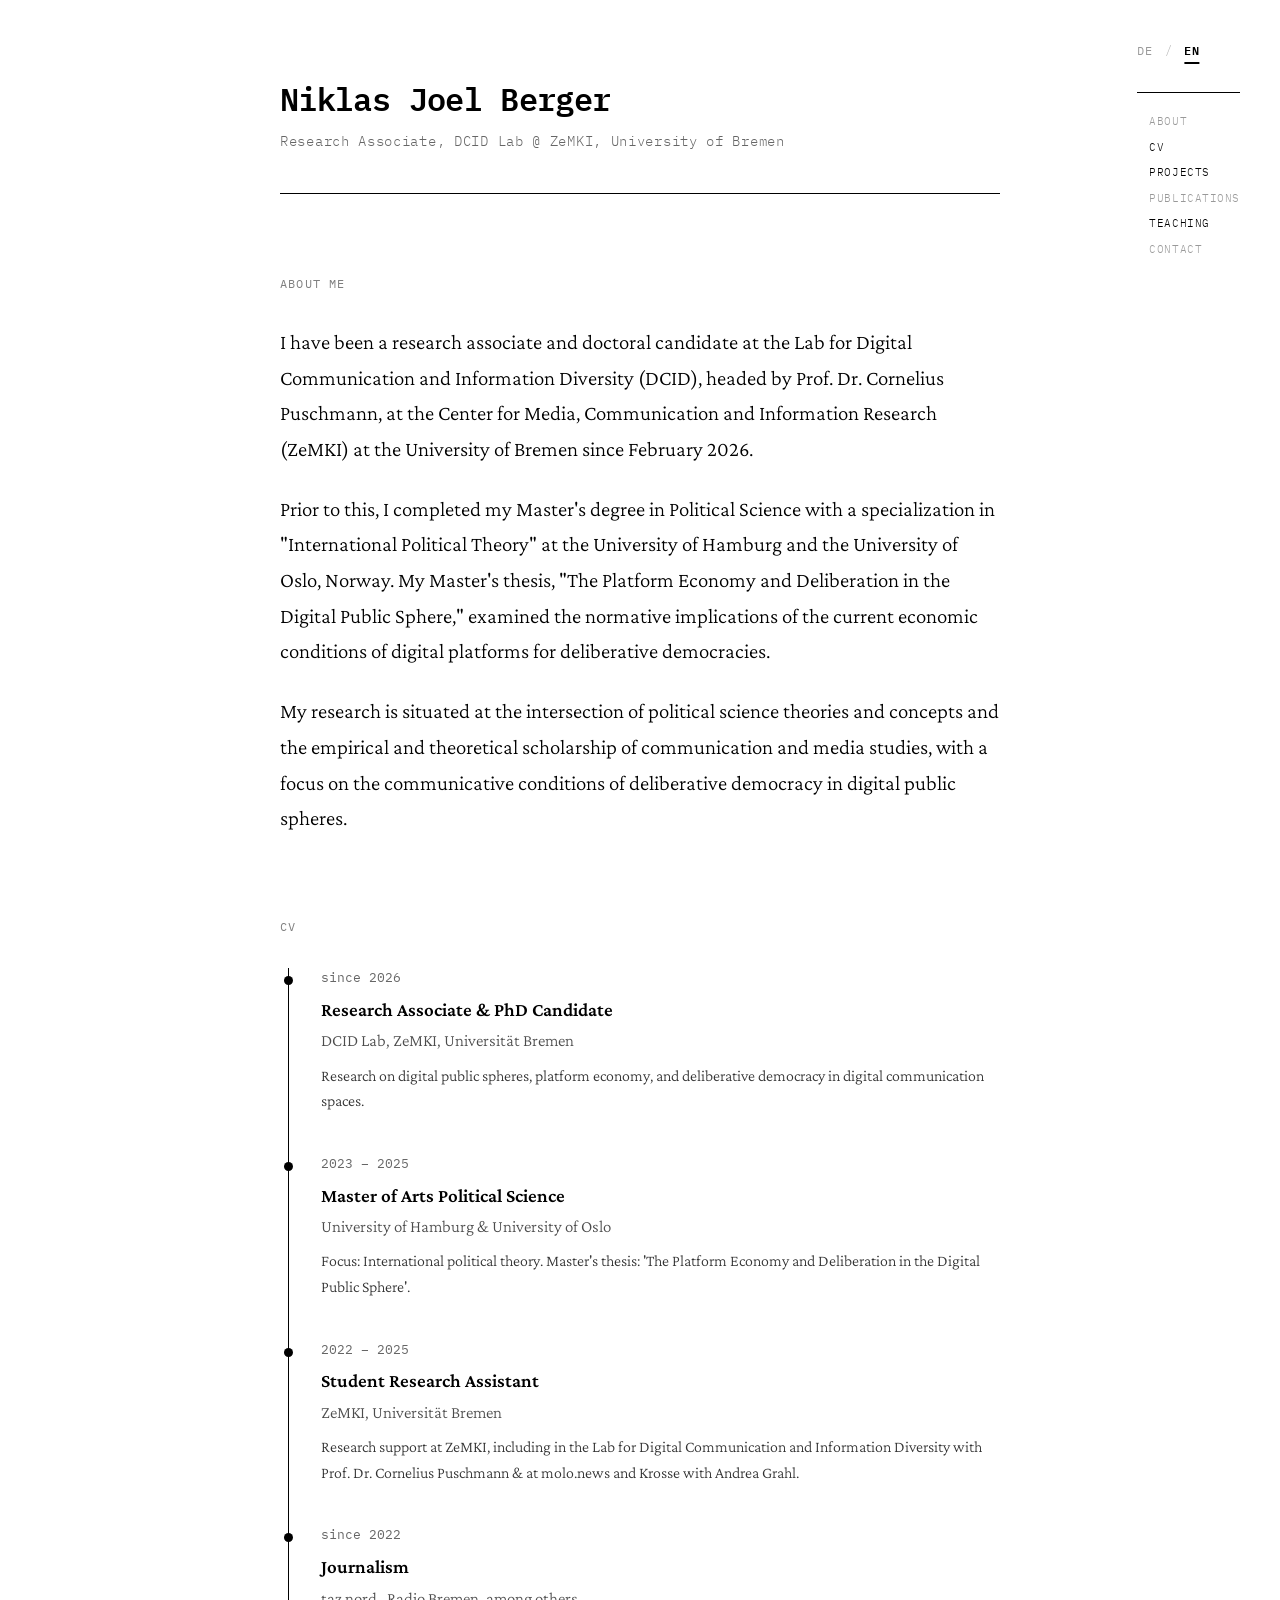
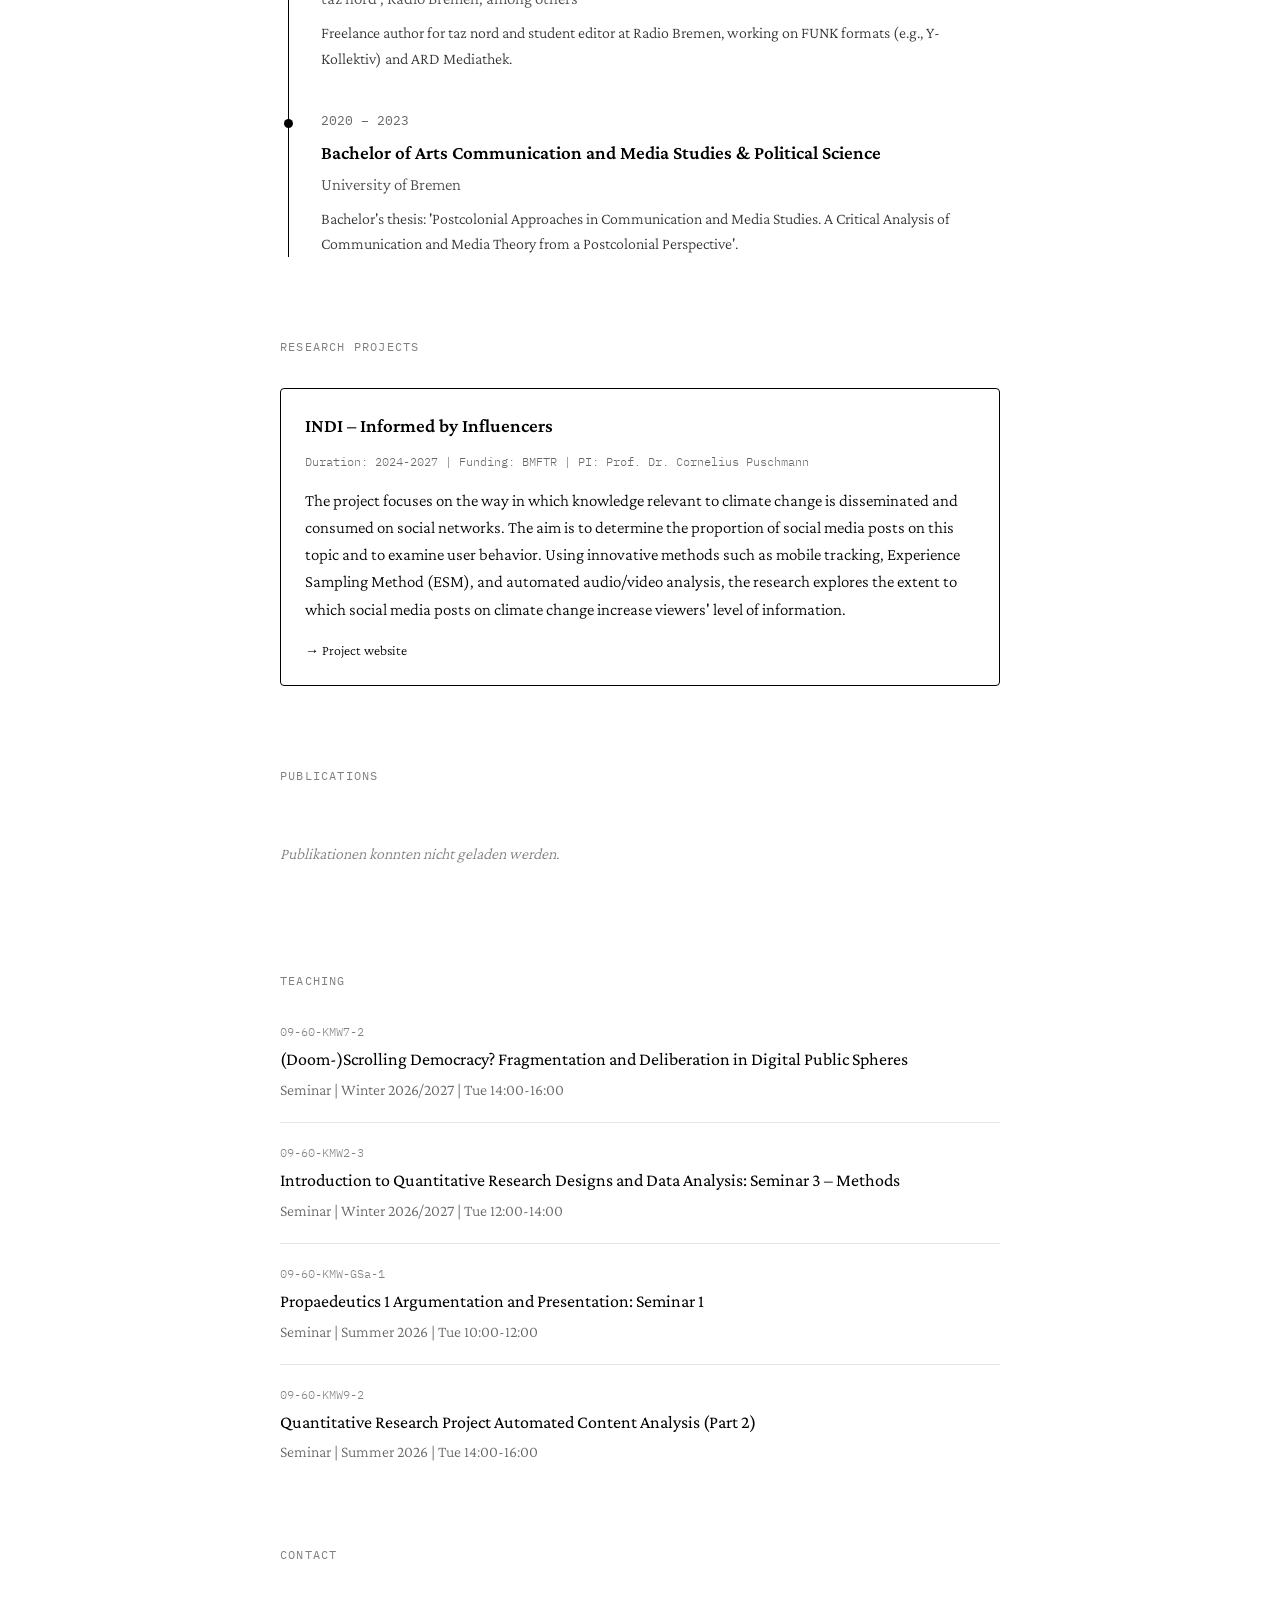
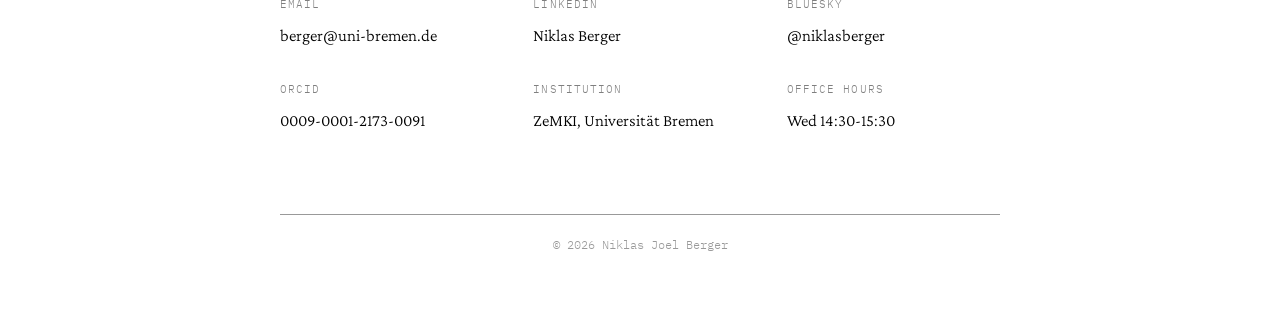
==== commit 969e7911: "Zwei Seminare aus dem WiSe 2026/2027 im Lehre-Abschnitt ergänzen Co-Authored-By: Claude Opus 5 <nore" ====
--- a/index.html
+++ b/index.html
@@ -3,11 +3,26 @@
 <head>
 <meta charset="UTF-8">
 <meta name="viewport" content="width=device-width, initial-scale=1.0">
-<title>Niklas Berger – Wissenschaftlicher Mitarbeiter</title>
+<title>Niklas Berger</title>
+<meta name="description" content="Niklas Berger ist wissenschaftlicher Mitarbeiter und Doktorand im Lab für Digitale Kommunikation und Informationsvielfalt (DCID) am ZeMKI der Universität Bremen. Forschung zu digitalen Öffentlichkeiten, Plattformökonomie und deliberativer Demokratie.">
+<link rel="canonical" href="https://niklasberger.de/">
+<meta property="og:type" content="profile">
+<meta property="og:title" content="Niklas Berger">
+<meta property="og:description" content="Wissenschaftlicher Mitarbeiter und Doktorand im Lab für Digitale Kommunikation und Informationsvielfalt (DCID) am ZeMKI der Universität Bremen.">
+<meta property="og:url" content="https://niklasberger.de/">
+<meta property="og:image" content="https://niklasberger.de/favicon-512x512.png">
+<meta name="twitter:card" content="summary">
+<meta name="twitter:title" content="Niklas Berger">
+<meta name="twitter:description" content="Wissenschaftlicher Mitarbeiter und Doktorand im Lab für Digitale Kommunikation und Informationsvielfalt (DCID) am ZeMKI der Universität Bremen.">
+<meta name="twitter:image" content="https://niklasberger.de/favicon-512x512.png">
+<link rel="icon" href="favicon.ico" sizes="48x48">
 <link rel="icon" type="image/svg+xml" href="favicon.svg">
+<link rel="icon" type="image/png" sizes="16x16" href="favicon-16x16.png">
 <link rel="icon" type="image/png" sizes="32x32" href="favicon-32x32.png">
-<link rel="icon" type="image/png" sizes="16x16" href="favicon-16x16.png">
-<link rel="apple-touch-icon" sizes="64x64" href="favicon-64x64.png">
+<link rel="icon" type="image/png" sizes="64x64" href="favicon-64x64.png">
+<link rel="icon" type="image/png" sizes="192x192" href="favicon-192x192.png">
+<link rel="icon" type="image/png" sizes="512x512" href="favicon-512x512.png">
+<link rel="apple-touch-icon" sizes="180x180" href="apple-touch-icon.png">
 <style>
 /* Local Font Declarations */
 @font-face {
@@ -1102,6 +1117,18 @@
 <h2 data-lang-de="Lehre" data-lang-en="Teaching">Lehre</h2>
 
 <div class="teaching-item">
+<div class="teaching-code">09-60-KMW7-2</div>
+<div class="teaching-title" data-lang-de="(Doom-)Scrolling Democracy? Fragmentierung und Deliberation in digitalen Öffentlichkeiten" data-lang-en="(Doom-)Scrolling Democracy? Fragmentation and Deliberation in Digital Public Spheres">(Doom-)Scrolling Democracy? Fragmentierung und Deliberation in digitalen Öffentlichkeiten</div>
+<div class="teaching-meta" data-lang-de="Seminar | WiSe 2026/2027 | Di 14:00-16:00" data-lang-en="Seminar | Winter 2026/2027 | Tue 14:00-16:00">Seminar | WiSe 2026/2027 | Di 14:00-16:00</div>
+</div>
+
+<div class="teaching-item">
+<div class="teaching-code">09-60-KMW2-3</div>
+<div class="teaching-title" data-lang-de="Einführung in quantitative Forschungsdesigns und Datenanalyse: Seminar 3 – Methoden" data-lang-en="Introduction to Quantitative Research Designs and Data Analysis: Seminar 3 – Methods">Einführung in quantitative Forschungsdesigns und Datenanalyse: Seminar 3 – Methoden</div>
+<div class="teaching-meta" data-lang-de="Seminar | WiSe 2026/2027 | Di 12:00-14:00" data-lang-en="Seminar | Winter 2026/2027 | Tue 12:00-14:00">Seminar | WiSe 2026/2027 | Di 12:00-14:00</div>
+</div>
+
+<div class="teaching-item">
 <div class="teaching-code">09-60-KMW-GSa-1</div>
 <div class="teaching-title" data-lang-de="Propädeutik 1 Argumentieren und Präsentieren: Seminar 1" data-lang-en="Propaedeutics 1 Argumentation and Presentation: Seminar 1">Propädeutik 1 Argumentieren und Präsentieren: Seminar 1</div>
 <div class="teaching-meta" data-lang-de="Seminar | SoSe 2026 | Di 10:00-12:00" data-lang-en="Seminar | Summer 2026 | Tue 10:00-12:00">Seminar | SoSe 2026 | Di 10:00-12:00</div>
@@ -1155,7 +1182,7 @@
 <div class="contact-item">
 <div class="contact-label" data-lang-de="Sprechstunde" data-lang-en="Office Hours">Sprechstunde</div>
 <div class="contact-value">
-<a href="https://cal.com/niklasberger/sprechstunde" target="_blank" rel="noopener" data-lang-de="Mi 14:30-15:30" data-lang-en="Wed 14:30-15:30">Mi 14:30-15:30</a>
+<a href="https://cal.com/niklasberger/" target="_blank" rel="noopener" data-lang-de="Mi 14:30-15:30" data-lang-en="Wed 14:30-15:30">Mi 14:30-15:30</a>
 </div>
 </div>
 </div>
@@ -1192,9 +1219,7 @@
         }
     });
 
-    document.title = lang === 'de'
-        ? 'Niklas Berger – Wissenschaftlicher Mitarbeiter'
-        : 'Niklas Berger – Research Associate';
+    document.title = 'Niklas Berger';
 
     const projectLink = document.getElementById('project-link-indi');
     if (projectLink) {
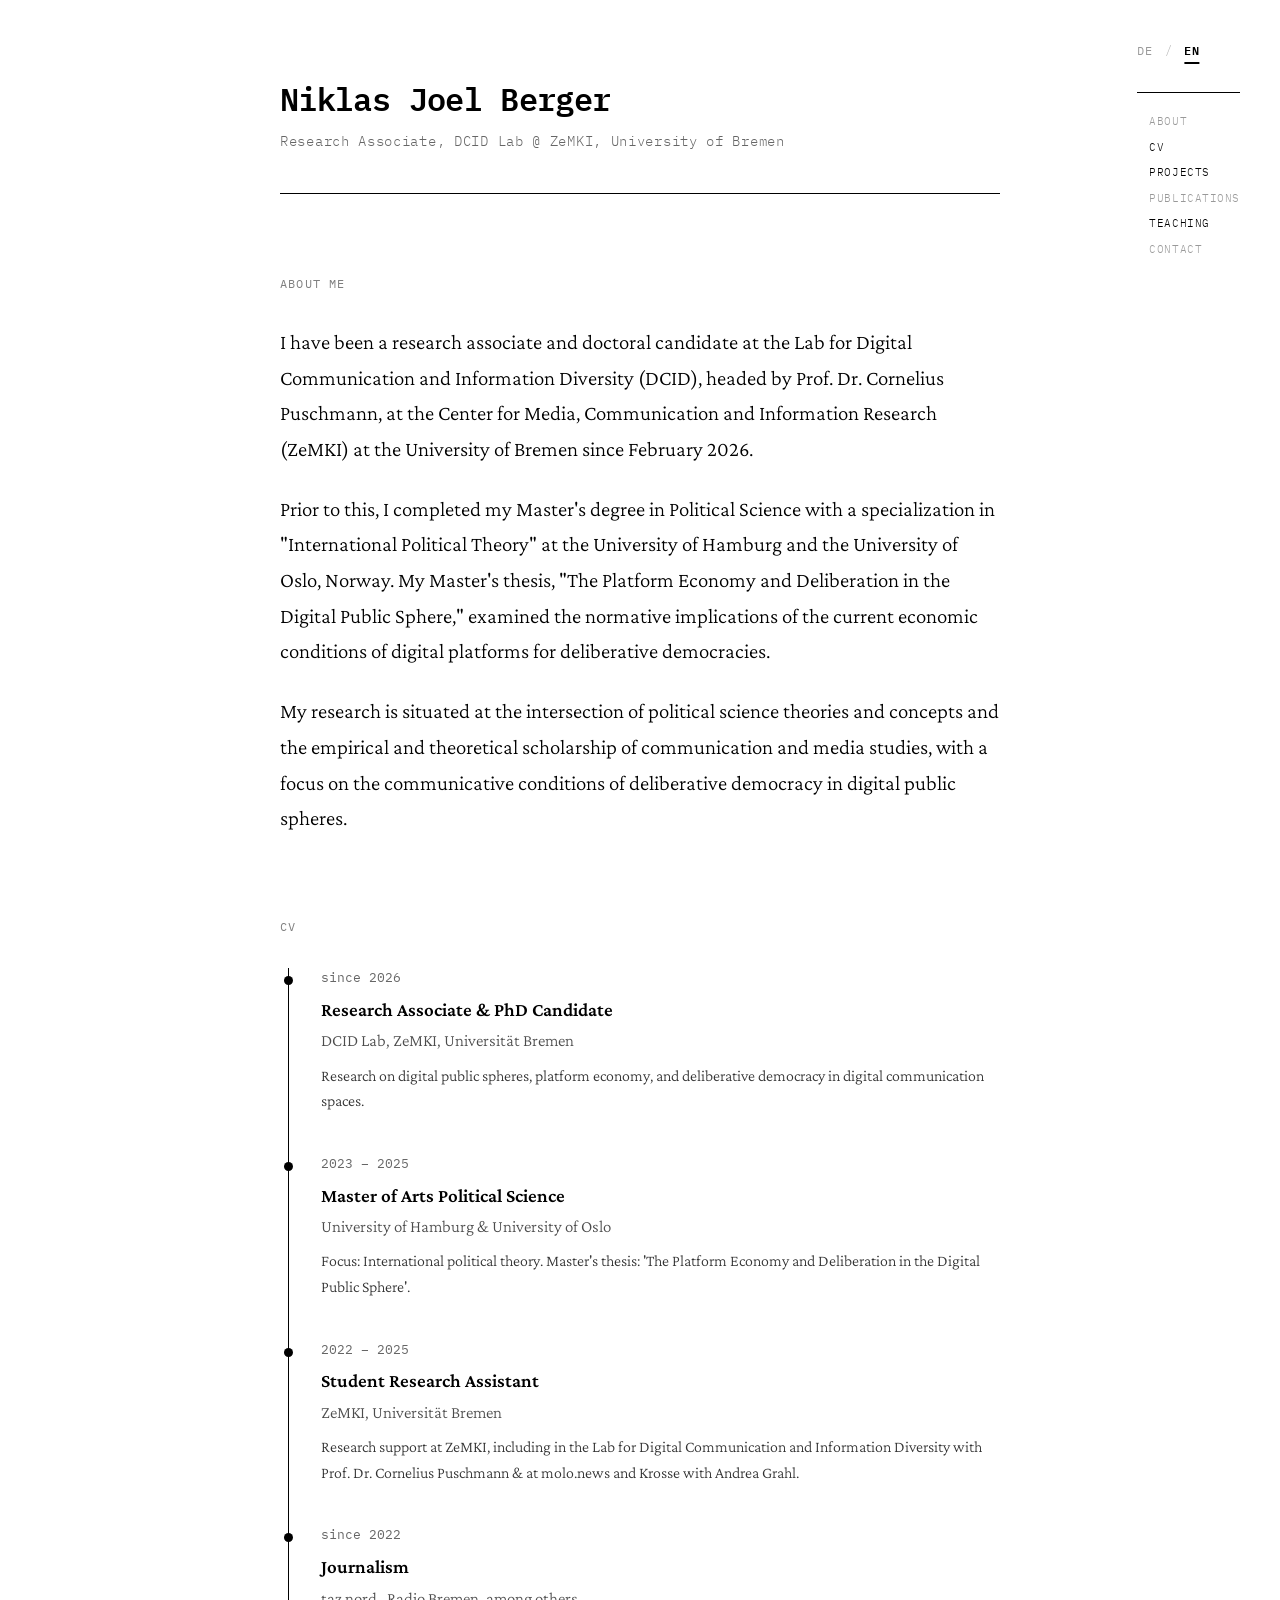
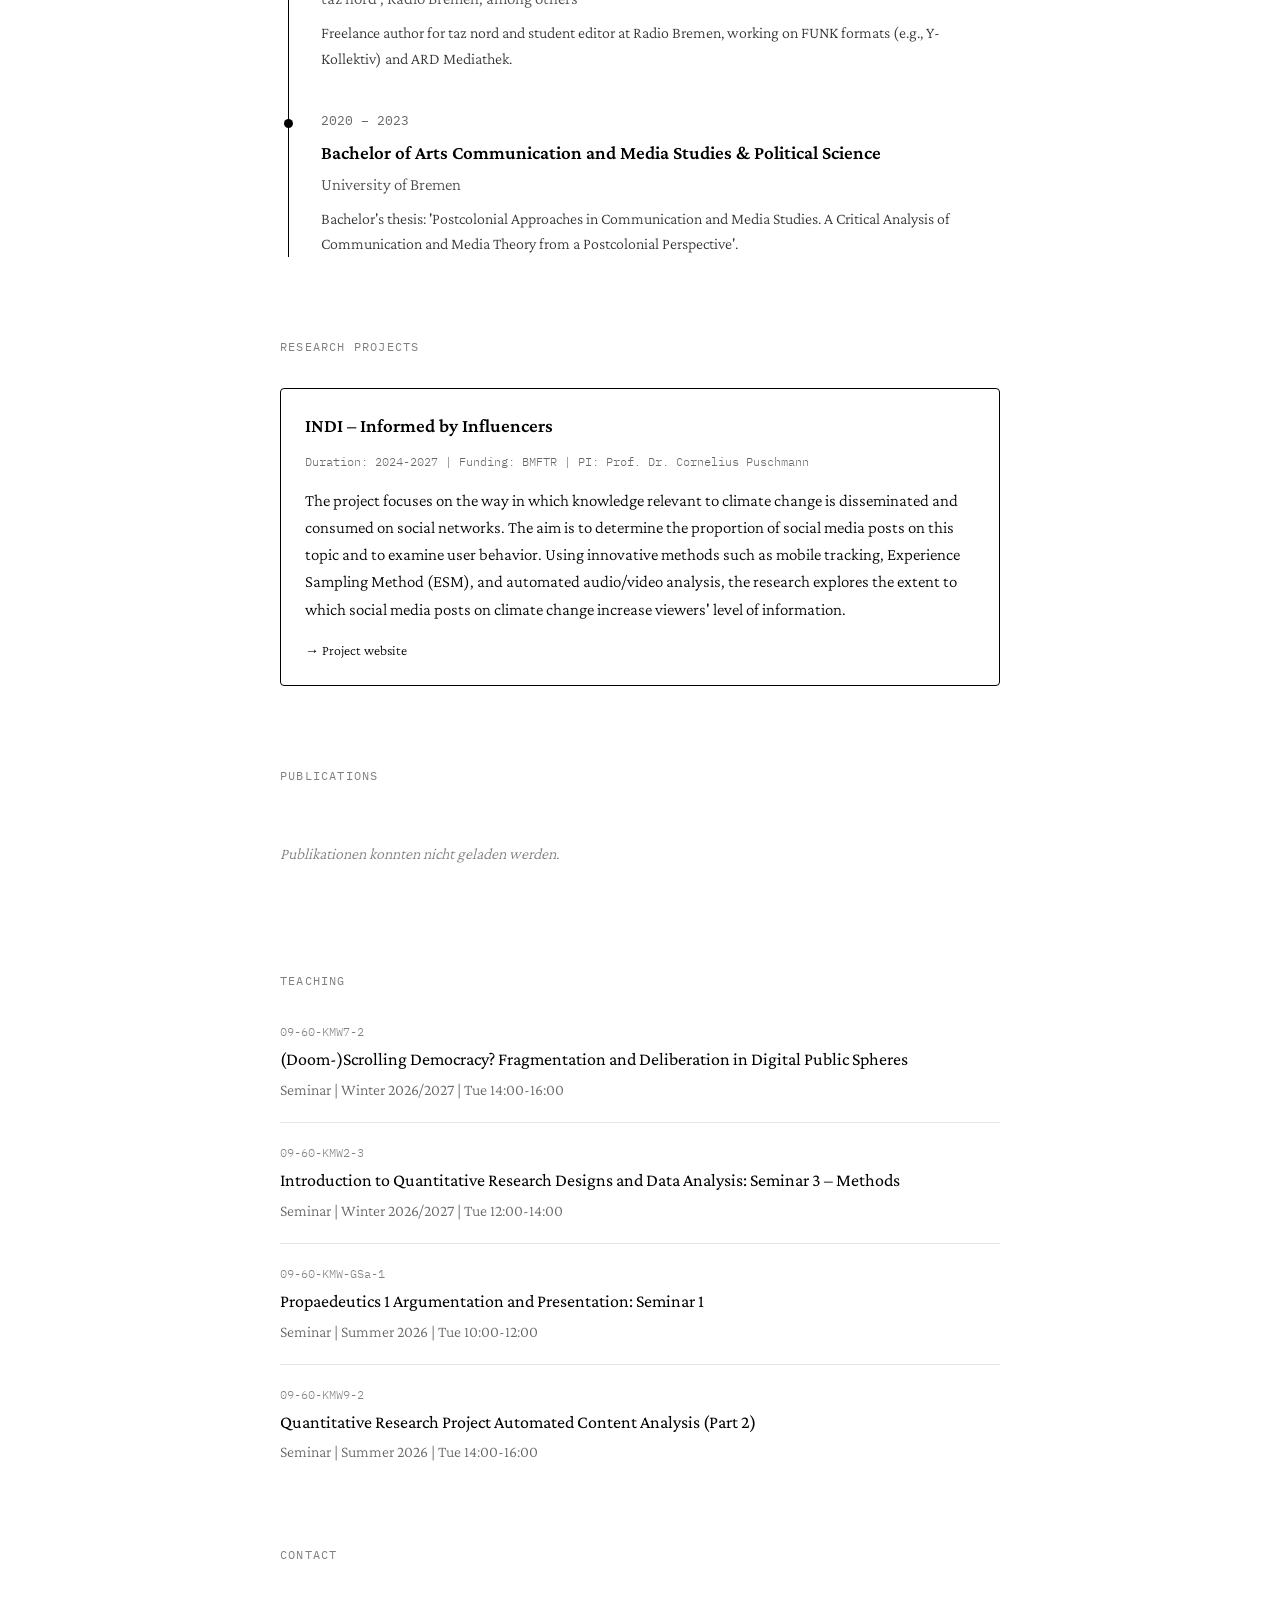
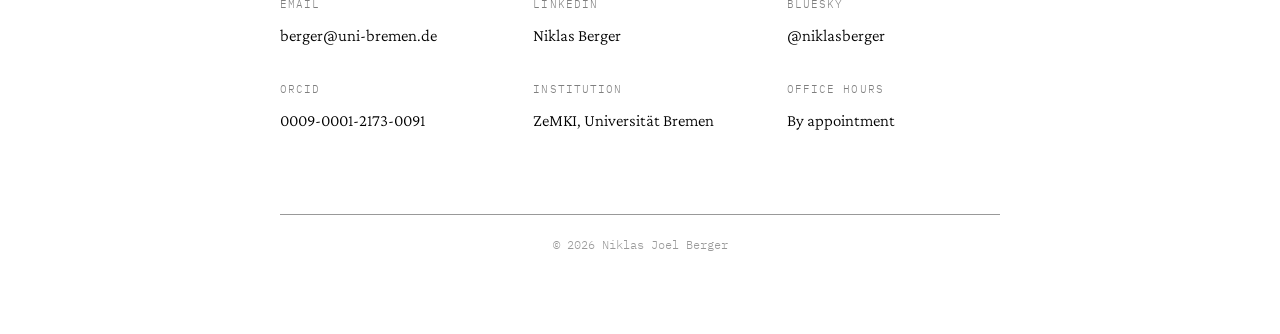
==== commit 6e264b63: "Change office hours to by appointment only Co-Authored-By: Claude Opus 5.5 <noreply@anthropic.com> C" ====
--- a/index.html
+++ b/index.html
@@ -1182,7 +1182,7 @@
 <div class="contact-item">
 <div class="contact-label" data-lang-de="Sprechstunde" data-lang-en="Office Hours">Sprechstunde</div>
 <div class="contact-value">
-<a href="https://cal.com/niklasberger/" target="_blank" rel="noopener" data-lang-de="Mi 14:30-15:30" data-lang-en="Wed 14:30-15:30">Mi 14:30-15:30</a>
+<a href="https://cal.com/niklasberger/" target="_blank" rel="noopener" data-lang-de="Nach Vereinbarung" data-lang-en="By appointment">Nach Vereinbarung</a>
 </div>
 </div>
 </div>
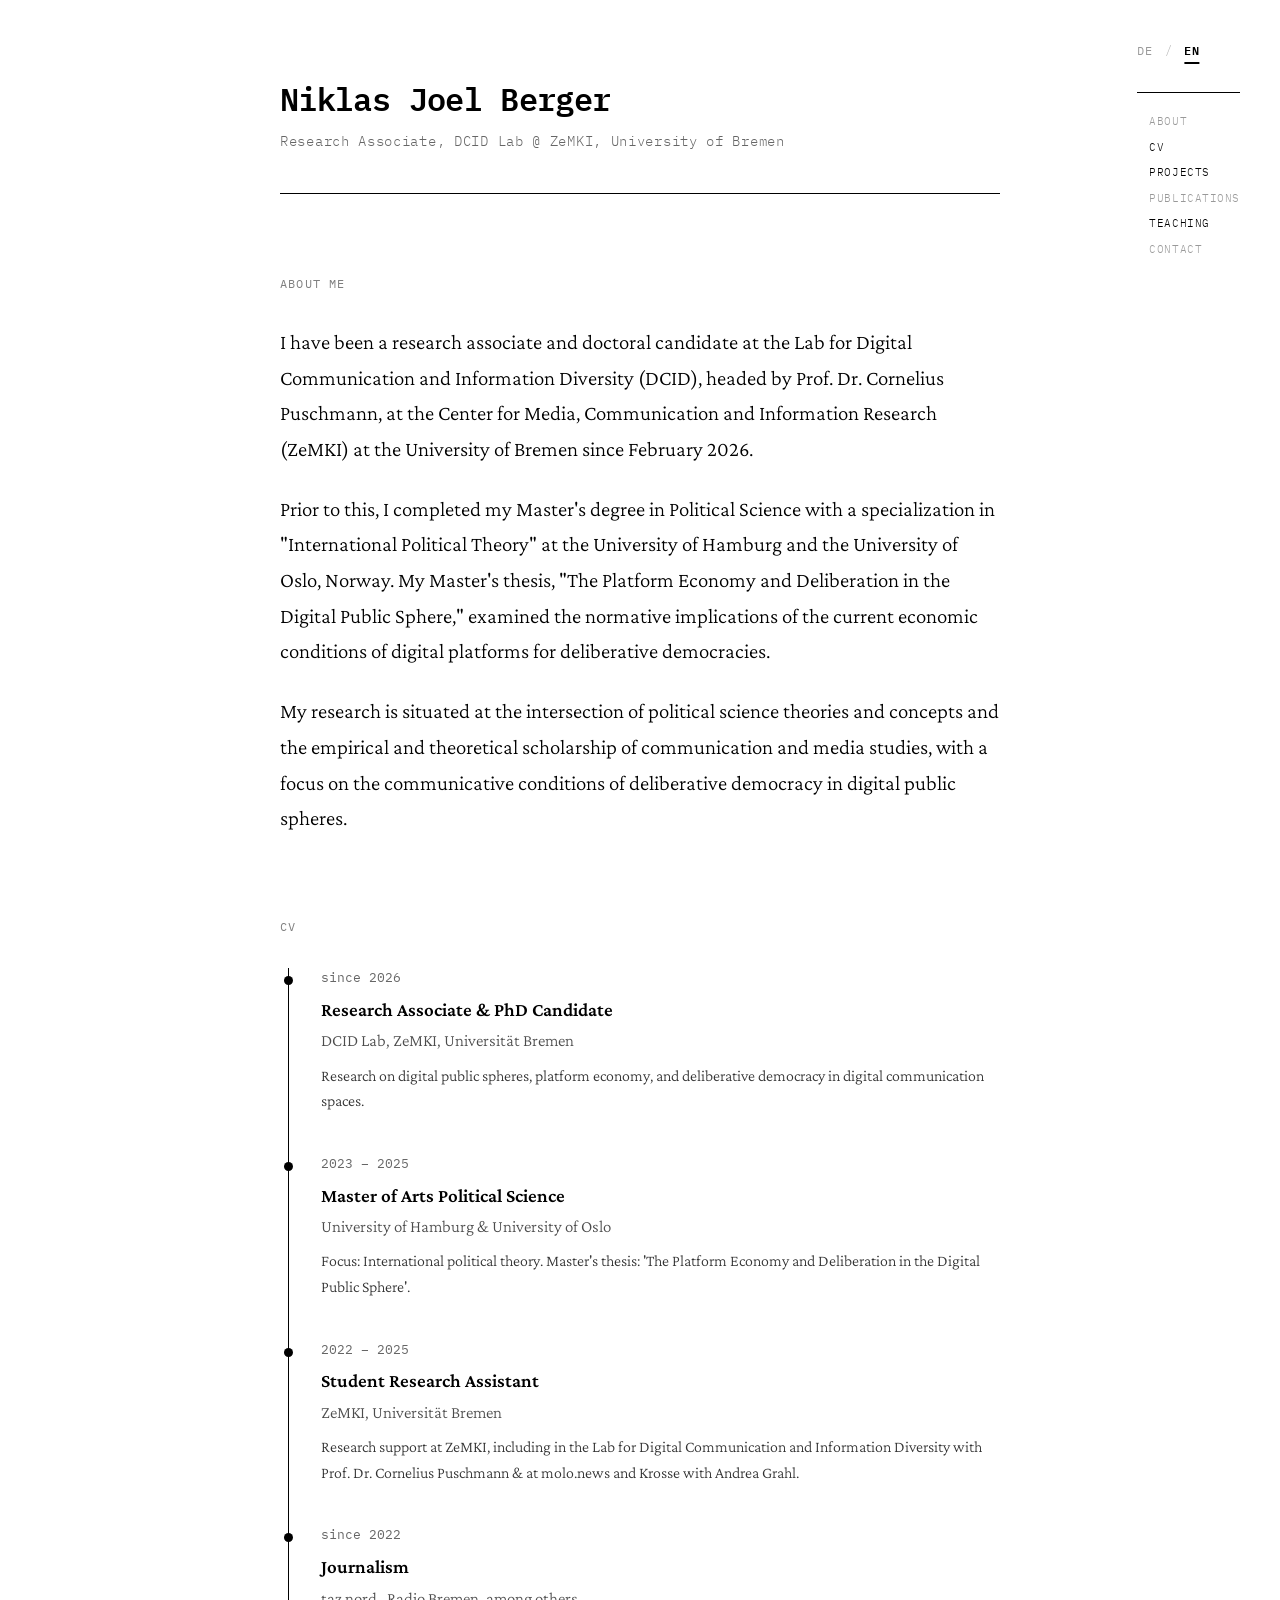
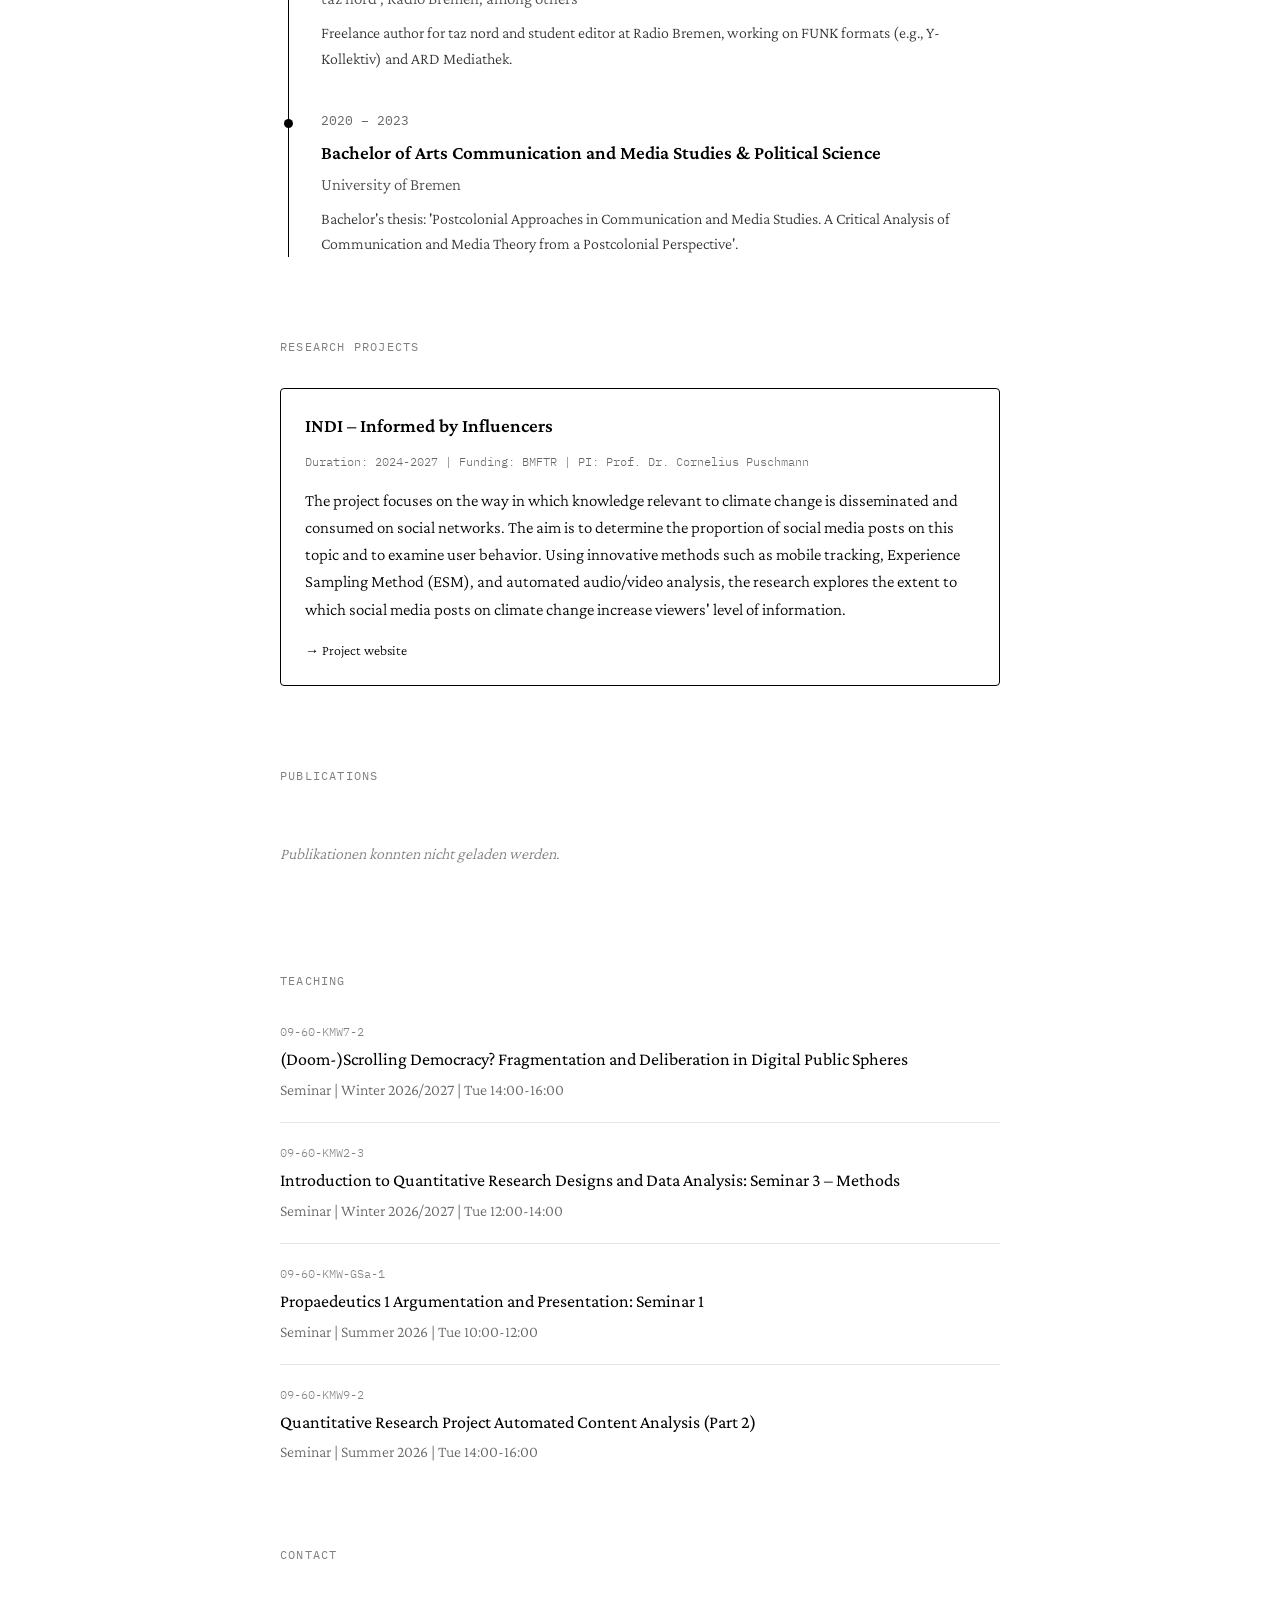
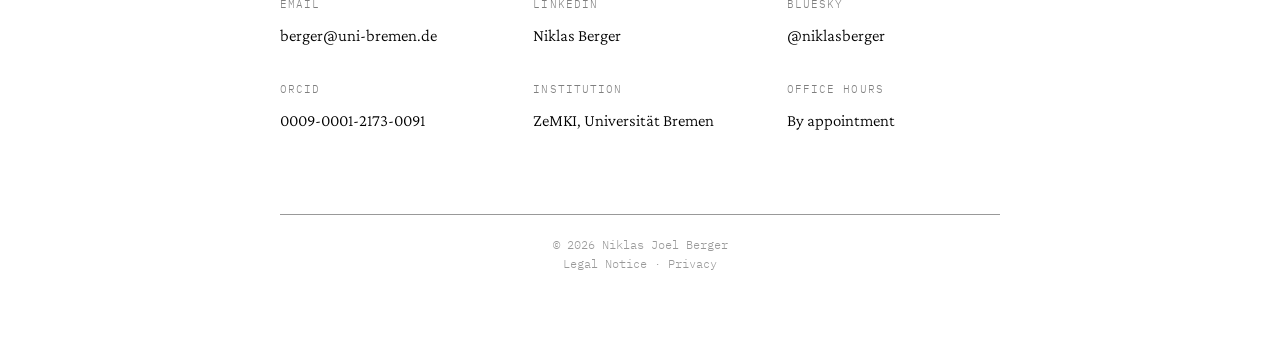
==== commit a7353b96: "Add Impressum and Datenschutz pages with footer links Co-Authored-By: Claude Sonnet 5.5 <noreply@ant" ====
--- a/index.html
+++ b/index.html
@@ -584,6 +584,15 @@
 font-size: 12px;
 }
 
+footer a {
+color: inherit;
+text-decoration: none;
+}
+
+footer a:hover {
+text-decoration: underline;
+}
+
 @media (max-width: 768px) {
 .container {
 padding: 60px 24px;
@@ -1189,7 +1198,8 @@
 </section>
 
 <footer>
-© <span id="current-year"></span> Niklas Joel Berger
+© <span id="current-year"></span> Niklas Joel Berger<br>
+<a href="impressum.html" data-lang-de="Impressum" data-lang-en="Legal Notice">Impressum</a> · <a href="datenschutz.html" data-lang-de="Datenschutz" data-lang-en="Privacy">Datenschutz</a>
 </footer>
 </div>
 
